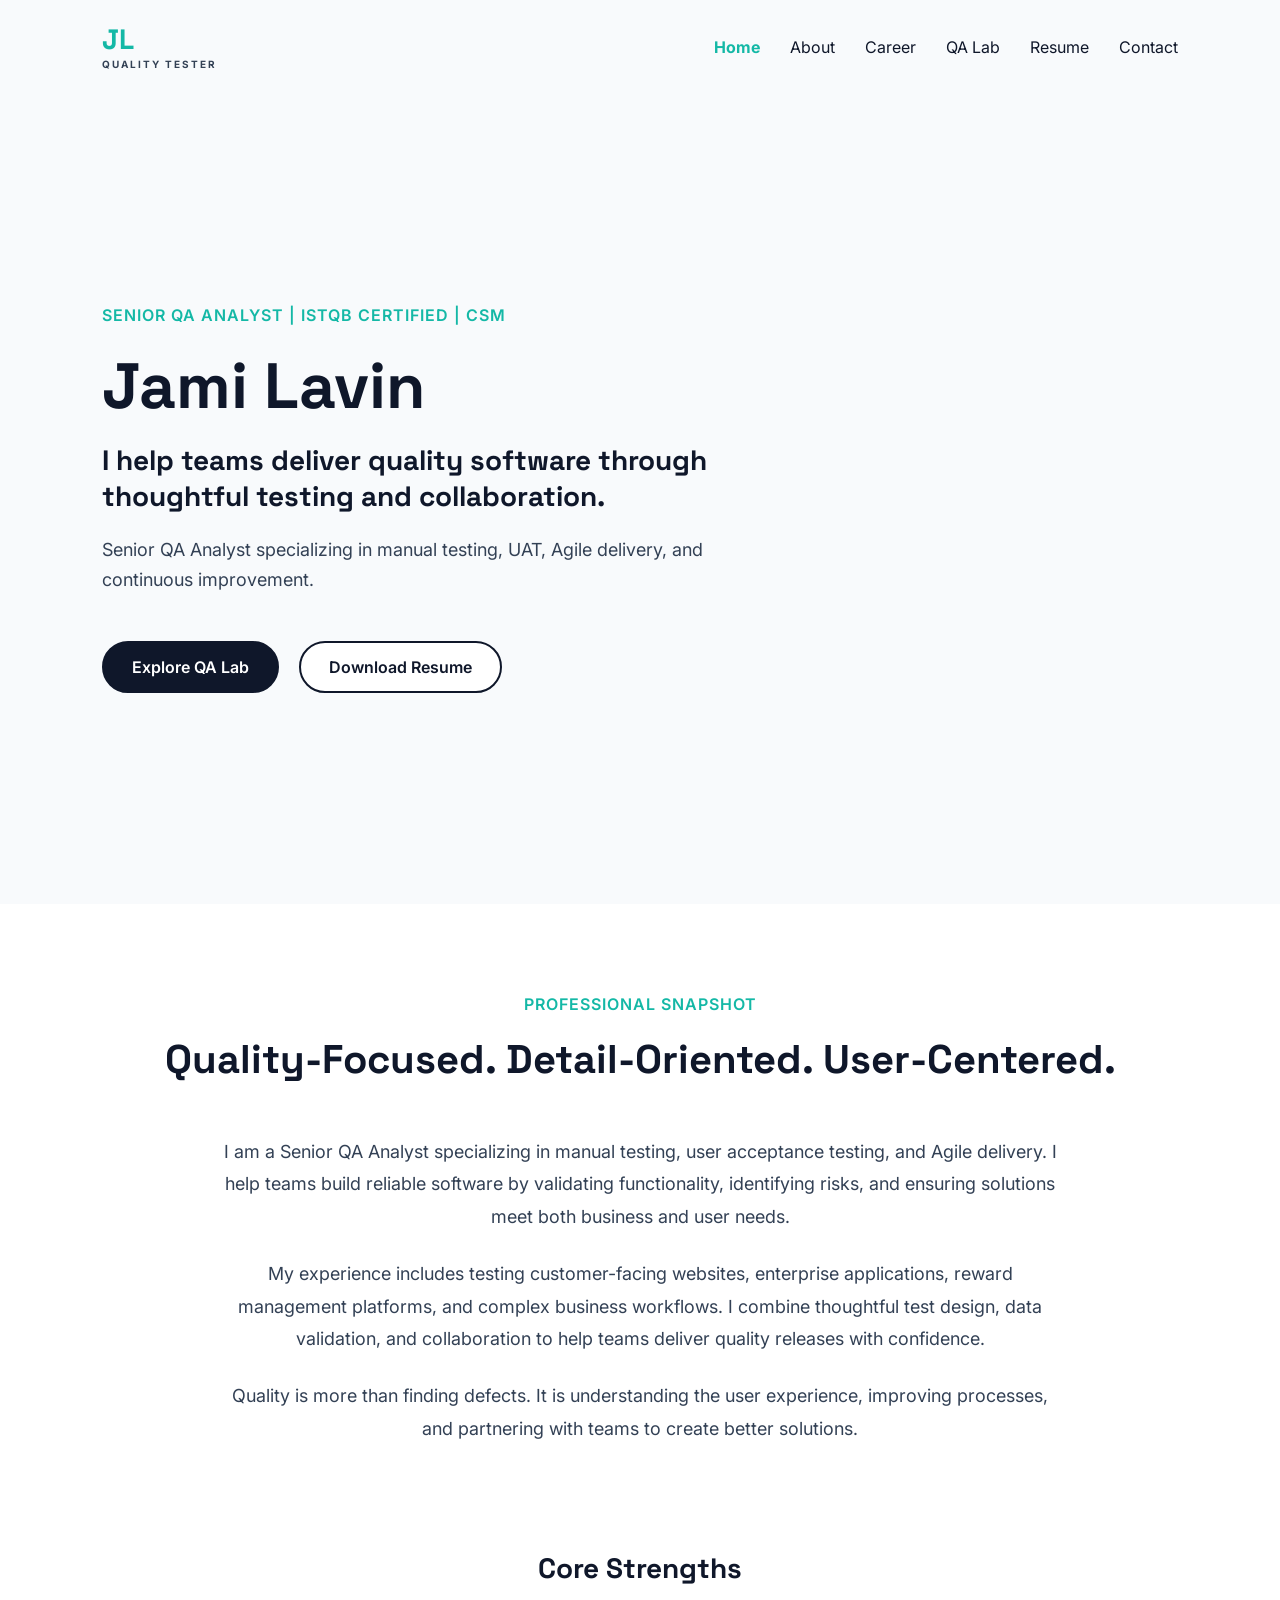
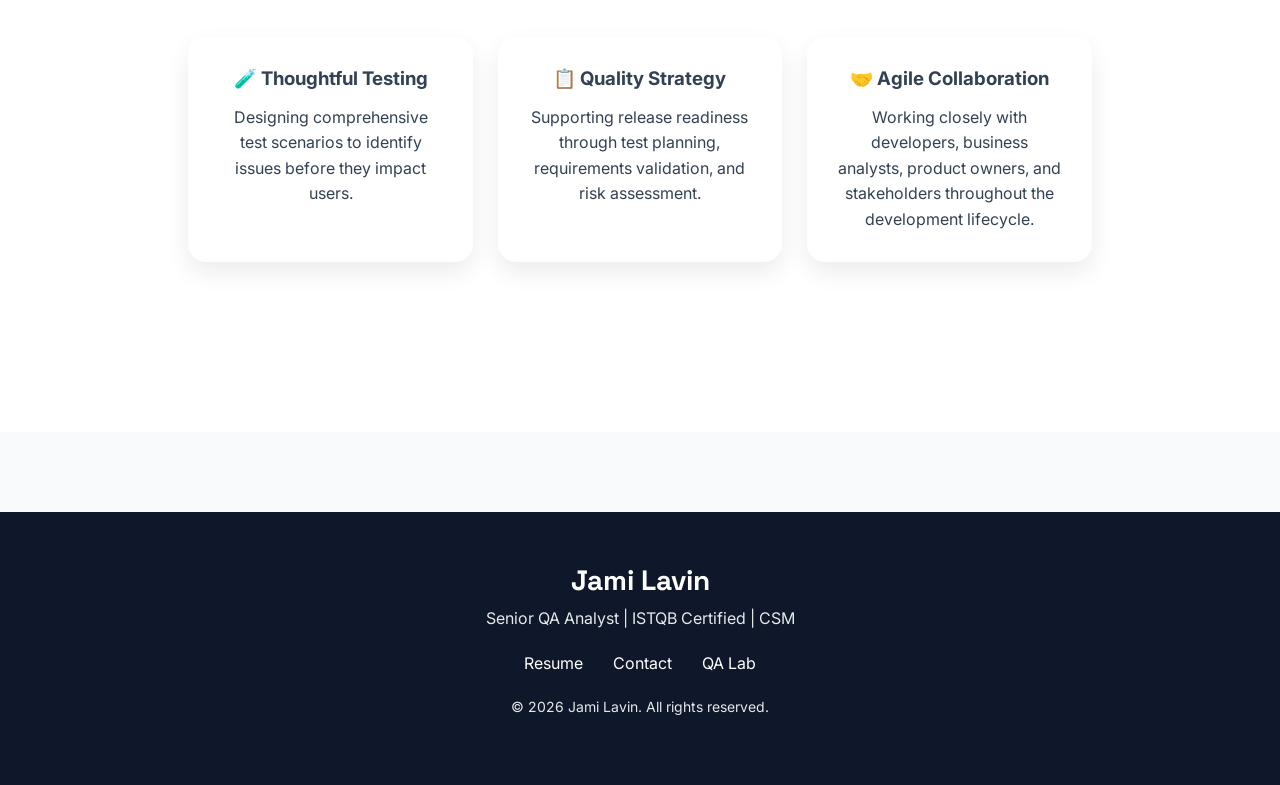
==== index.html @ 4e29f06f "Add files via upload" ====
<!DOCTYPE html>
<html lang="en">
<head>
    <meta charset="UTF-8">
    <meta name="viewport" content="width=device-width, initial-scale=1.0">

    <title>Jami Lavin | QA Portfolio</title>

    <link rel="stylesheet" href="css/style.css">

    <link href="https://fonts.googleapis.com/css2?family=Inter:wght@400;500;600;700&family=Space+Grotesk:wght@500;600;700&display=swap" rel="stylesheet">
</head>

<body>

<header>

<nav class="navbar">

<div class="logo">
JL
<span>Quality Tester</span>
</div>


<ul class="nav-links">

<li><a class="active" href="index.html">Home</a></li>

<li><a href="about.html">About</a></li>

<li><a href="experience.html">Career</a></li>

<li><a href="qa-lab.html">QA Lab</a></li>

<li><a href="resume.html">Resume</a></li>

<li><a href="contact.html">Contact</a></li>

</ul>

</nav>

</header>




<section class="hero">

<div class="hero-content">

<p class="section-label">
SENIOR QA ANALYST | ISTQB CERTIFIED | CSM
</p>

<h1>
Jami Lavin
</h1>

<h2>
I help teams deliver quality software through thoughtful testing and collaboration.
</h2>

<p class="intro">
Senior QA Analyst specializing in manual testing, UAT, Agile delivery, and continuous improvement.
</p>


<div class="hero-buttons">

<a href="qa-lab.html" class="button">
Explore QA Lab
</a>


<a href="resume.html" class="button secondary">
Download Resume
</a>


</div>


</div>


</section>

<section class="snapshot">

    <div class="section-title">

        <p class="section-label">
            PROFESSIONAL SNAPSHOT
        </p>

        <h2>
            Quality-Focused. Detail-Oriented. User-Centered.
        </h2>

    </div>


    <div class="snapshot-content">


        <p>
            I am a Senior QA Analyst specializing in manual testing,
            user acceptance testing, and Agile delivery. I help teams
            build reliable software by validating functionality,
            identifying risks, and ensuring solutions meet both
            business and user needs.
        </p>


        <p>
            My experience includes testing customer-facing websites,
            enterprise applications, reward management platforms,
            and complex business workflows. I combine thoughtful
            test design, data validation, and collaboration to help
            teams deliver quality releases with confidence.
        </p>


        <p>
            Quality is more than finding defects. It is understanding
            the user experience, improving processes, and partnering
            with teams to create better solutions.
        </p>


    </div>



<section class="highlights">


<h2>
Core Strengths
</h2>



<div class="highlight-grid">



<div class="highlight-card">

<h3>
🧪 Thoughtful Testing
</h3>

<p>
Designing comprehensive test scenarios to identify issues before they impact users.
</p>

</div>



<div class="highlight-card">

<h3>
📋 Quality Strategy
</h3>

<p>
Supporting release readiness through test planning, requirements validation, and risk assessment.
</p>

</div>



<div class="highlight-card">

<h3>
🤝 Agile Collaboration
</h3>

<p>
Working closely with developers, business analysts, product owners, and stakeholders throughout the development lifecycle.
</p>

</div>



</div>


</section>



</section>

</section>
<footer class="footer">

    <div class="footer-content">

        <h3>
            Jami Lavin
        </h3>

        <p>
            Senior QA Analyst | ISTQB Certified | CSM
        </p>

        <div class="footer-links">

            <a href="resume.html">
                Resume
            </a>

            <a href="contact.html">
                Contact
            </a>

            <a href="qa-lab.html">
                QA Lab
            </a>

        </div>

        <p class="footer-copy">
            © 2026 Jami Lavin. All rights reserved.
        </p>

    </div>

</footer>


</body>
</html>
---- css/style.css ----
:root {

  --primary: #0F172A;   /* Navy */
--accent: #14B8A6;    /* Teal */
--highlight: #F97316; /* Coral */
--background: #F8FAFC;
--text: #334155;

}


* {
    margin: 0;
    padding: 0;
    box-sizing: border-box;
}


body {

    font-family: 'Inter', sans-serif;
    background: var(--background);
    color: var(--text);

}

nav ul {
  display: flex;
  flex-wrap: wrap;
  gap: 20px;
}


h1,
h2 {

    font-family: 'Space Grotesk', sans-serif;

}



.navbar {

    display: flex;
    justify-content: space-between;
    align-items: center;
    padding: 25px 8%;
    flex-wrap: wrap;

}



.logo {

    font-family: 'Space Grotesk', sans-serif;

    font-size: 28px;
    font-weight: 700;

    color: var(--accent);

    display: flex;
    flex-direction: column;

    line-height: 1;

}


.logo span {

    font-family: 'Inter', sans-serif;

    font-size: 10px;

    letter-spacing: 2px;

    text-transform: uppercase;

    color: var(--text);

    margin-top: 6px;

}



.nav-links {

    display: flex;
    align-items: center;
    gap: 30px;
    list-style: none;

}



.nav-links a {

    text-decoration: none;

    color: var(--primary);

    font-weight: 500;

}



.hero {

    min-height: 90vh;

    display: flex;

    align-items: center;

    padding: 5% 8%;

}



.hero-content {

    max-width: 750px;

}



.section-label {

    color: var(--accent);

    font-weight: 600;

    letter-spacing: 1px;

    margin-bottom: 20px;

}


h1 {

    font-size: 64px;

    color: var(--primary);

    margin-bottom: 15px;

}



h2 {

    font-size: 28px;

    color: var(--primary);

    line-height: 1.3;

    margin-bottom: 20px;

}


.description {

    font-weight: 600;

    margin-bottom: 20px;

}



.intro {

    font-size: 18px;

    line-height: 1.7;

    max-width: 650px;

    margin-bottom: 45px;

}


.hero-buttons {

    display: flex;

    gap: 20px;

    margin-top: 45px;
}




.button:hover {

    opacity: 0.85;

}


.button.secondary:hover {

    background: var(--primary);

    color: white;

}


.section-title {

    text-align: center;

    margin-bottom: 50px;

}





.section-title h2 {

    color: var(--primary);

    font-size: 40px;

    margin-top: 10px;

}


.about,
.skills {

    padding: 90px 8%;

}


.about-content {

    max-width: 800px;

    margin: auto;

    font-size: 18px;

    line-height: 1.8;

}


.about-content p {

    margin-bottom: 25px;

}

.project-card h3,
.skill-card h3 {

    color:var(--accent);

}

.skills-grid {

    display: grid;

    grid-template-columns: repeat(auto-fit, minmax(230px, 1fr));

    gap: 25px;

}


.skill-card {

    background:white;

    padding:30px;

    border-radius:16px;

    box-shadow:0 10px 25px rgba(0,0,0,0.05);

    transition: transform .3s ease;

    border-top: 4px solid var(--accent);

}


.skill-card:hover {

    transform:translateY(-8px);

}


.skill-card h3 {

    color:var(--primary);

    margin-bottom:15px;

}


.skill-card p {

    line-height:1.8;

    color:var(--text);

}

.qa-lab {

    padding:90px 8%;

}


.qa-intro {

    max-width:700px;

    margin:20px auto;

    line-height:1.7;

}



.qa-dashboard {

    display:grid;

    grid-template-columns:repeat(auto-fit,minmax(240px,1fr));

    gap:25px;

    margin-top:50px;

}



.qa-card {

    background:white;

    padding:35px;

    border-radius:18px;

    box-shadow:0 10px 25px rgba(0,0,0,.05);

    transition:.3s;

    border-top: 4px solid var(--accent);

}



.qa-card:hover {

    transform:translateY(-8px);

}



.qa-card h3 {

    color:var(--accent);

    margin-bottom:20px;

}

/* Professional Snapshot */

.snapshot {

    padding: 80px 8%;

    background: white;

    text-align: center;

}

.snapshot h2 {

    margin-bottom: 50px;

}

.snapshot-grid {

    display: grid;

    grid-template-columns: repeat(auto-fit, minmax(220px, 1fr));

    gap: 25px;

}

.snapshot-card {

    padding: 35px 25px;

    border-radius: 18px;

    background: var(--background);

    box-shadow: 0 10px 25px rgba(0,0,0,.05);

    transition: .3s ease;

}

.snapshot-card:hover {

    transform: translateY(-6px);

}

.snapshot-card h3 {

    font-size: 42px;

    color: var(--accent);

    margin-bottom: 15px;

}

.snapshot-card p {

    line-height: 1.6;

}

/* Footer */

footer {

    background: var(--primary);

    color: white;

    padding: 60px 8%;

    text-align: center;

}

.footer-content h3 {

    font-size: 28px;

    margin-bottom: 15px;

}

.footer-content p {

    opacity: .9;

    margin-bottom: 25px;

}

.footer-links {

    display: flex;

    justify-content: center;

    gap: 30px;

    margin-bottom: 30px;

    flex-wrap: wrap;

}

.footer-links a {

    color: white;

    text-decoration: none;

    transition: .3s;

}

.footer-links a:hover {

    color: var(--accent);

}

.copyright {

    font-size: 14px;

    opacity: .7;

}

.metric {

    font-family:'Space Grotesk', sans-serif;

    font-size:40px;

    font-weight:700;

    color:var(--accent);

    margin-bottom:15px;

}



.status-ready {

    color:var(--accent);

}
.test-cases {

    padding:40px 8%;

    max-width:900px;

    margin:auto;

}


.test-cases .test-case {

    margin-bottom:20px;

}

.badge.regression {
    background: #E0E7FF;
    color: #3730A3;
}

.badge.uat {
    background: #CCFBF1;
    color: #0F766E;
}

.table-container {

    overflow-x:auto;

}


table {

    width:100%;

    border-collapse:collapse;

    background:white;

    border-radius:15px;

    overflow:hidden;

}



th {

    background:var(--primary);

    color:white;

    text-align:left;

    padding:18px;

}



td {

    padding:18px;

    border-bottom:1px solid #e2e8f0;

}



.passed {

    color:var(--accent);

    font-weight:700;

}

.defects {

    padding:90px 8%;

}



.defect-grid {

    display:grid;

    grid-template-columns:repeat(auto-fit,minmax(300px,1fr));

    gap:30px;

}



.defect-card {

    background:white;

    padding:30px;

    border-radius:18px;

    box-shadow:0 10px 25px rgba(0,0,0,.05);

    transition:.3s;

}



.defect-card:hover {

    transform:translateY(-8px);

}



.defect-header {

    display:flex;

    justify-content:space-between;

    align-items:center;

    margin-bottom:20px;

}

header {
  flex-wrap: wrap;
}

.bug-id {

    font-weight:700;

    color:var(--primary);

}



.severity {

    padding:6px 12px;

    border-radius:20px;

    font-size:12px;

    font-weight:700;

}



.high {

    background:#fee2e2;

    color:#b91c1c;

}



.medium {

    background:#fef3c7;

    color:#92400e;

}



.low {

    background:#dcfce7;

    color:#166534;

}



.defect-card h3 {

    margin-bottom:15px;

    color:var(--primary);

}



.defect-card h4 {

    margin-top:20px;

    margin-bottom:10px;

}



.defect-card li {

    margin-left:20px;

    margin-bottom:5px;

}



.defect-card p {

    line-height:1.6;

    margin-top:12px;

}

.test-plan,
.traceability {

    padding:90px 8%;

}



.plan-grid {

    display:grid;

    grid-template-columns:repeat(auto-fit,minmax(250px,1fr));

    gap:25px;

}



.plan-card {

    background:white;

    padding:30px;

    border-radius:18px;

    box-shadow:0 10px 25px rgba(0,0,0,.05);

}



.plan-card h3 {

    color:var(--primary);

    margin-bottom:15px;

}



.plan-card p {

    line-height:1.7;

}

.api-testing {

    padding:90px 8%;

}



.api-grid {

    display:grid;

    grid-template-columns:repeat(auto-fit,minmax(280px,1fr));

    gap:25px;

}



.api-card {

    background:white;

    padding:30px;

    border-radius:18px;

    box-shadow:0 10px 25px rgba(0,0,0,.05);

}



.api-card h3 {

    color:var(--primary);

    margin-bottom:20px;

}



.api-card p {

    line-height:1.7;

    margin-bottom:15px;

}



.api-status {

    display:inline-block;

    margin-top:15px;

    color:var(--accent);

    font-weight:700;

}

.projects {

    padding:90px 8%;

}



.project-grid {

    display:grid;

    grid-template-columns:repeat(auto-fit,minmax(300px,1fr));

    gap:30px;

}



.project-card {

    background:white;

    padding:35px;

    border-radius:18px;

    box-shadow:0 10px 25px rgba(0,0,0,.05);

    border-top: 4px solid var(--accent);

}



.project-card h3 {

    color:var(--primary);

    margin-bottom:20px;

}



.project-card h4 {

    margin-top:20px;

    margin-bottom:10px;

}



.project-card li {

    margin-left:20px;

    margin-bottom:8px;

}



.project-card p {

    line-height:1.7;

    margin-bottom:15px;

}

.button {

    display:inline-block;
    padding:14px 28px;
    border-radius:30px;
    text-decoration:none;
    font-weight:600;

    background:var(--primary);
    color:white;
    border:2px solid var(--primary);

    transition:all .3s ease;

}

.button:hover{

    background:white;
    color:var(--primary);
    border:2px solid var(--primary);

}



.button.secondary{

    background:white;
    color:var(--primary);
    border:2px solid var(--primary);

}



.button.secondary:hover{

    background:var(--primary);
    color:white;

}

/* Homepage Highlight Cards */

.highlights {

    padding:80px 8%;

    text-align:center;

}


.highlight-grid {

    display:grid;

    grid-template-columns:repeat(auto-fit, minmax(250px, 1fr));

    gap:25px;

    margin-top:40px;

}


.highlight-card {

    background:white;

    padding:30px;

    border-radius:18px;

    box-shadow:0 10px 25px rgba(0,0,0,0.08);

    transition:0.3s;

}


.highlight-card:hover {

    transform:translateY(-6px);

}


.highlight-card h3 {

    margin-bottom:15px;

}


.highlight-card p {

    line-height:1.6;

}

.qa-card .button,
.project-card .button {
    margin-top: 25px;
}


.button {

    display:inline-block;
    padding:14px 28px;
    border-radius:30px;
    text-decoration:none;
    font-weight:600;

    background:var(--primary);
    color:white;
    border:2px solid var(--primary);

    transition:all .3s ease;

}

.qa-lab h2::after,
.projects h2::after,
.qa-artifacts h2::after,
.skills h2::after {

    content: "";

    display: block;

    width: 60px;

    height: 4px;

    background: var(--accent);

    margin: 15px auto;

    border-radius: 10px;

}

.qa-card h3,
.project-card h3,
.skill-card h3 {

    color: var(--accent);

}

.qa-card,
.project-card,
.skill-card {

    border-top: 4px solid var(--accent);

}

.case-study {

    padding:90px 8%;

}


.case-intro {

    max-width:750px;

    margin:25px auto;

    font-size:20px;

    line-height:1.7;

}


.case-section {

    margin-top:70px;

}


.case-section h2 {

    margin-bottom:25px;

    color:var(--primary);

}


.case-section li {

    margin-bottom:12px;

    line-height:1.6;

}


.workflow {

    display:grid;

    gap:15px;

    max-width:500px;

    margin:auto;

    text-align:center;

}


.workflow div {

    background:white;

    padding:20px;

    border-radius:15px;

    border-top:4px solid var(--accent);

    box-shadow:0 10px 25px rgba(0,0,0,.05);

}


.workflow span {

    color:var(--accent);

    font-size:25px;

}


.case-grid {

    display:grid;

    grid-template-columns:repeat(auto-fit,minmax(250px,1fr));

    gap:25px;

}


.case-card {

    background:white;

    padding:30px;

    border-radius:18px;

    border-top:4px solid var(--accent);

    box-shadow:0 10px 25px rgba(0,0,0,.05);

}


.case-card h3 {

    color:var(--accent);

    margin-bottom:15px;

}

.nav-links a.active {
    color: var(--accent);
    font-weight: 700;
}

.nav-links a {
    text-decoration: none;
    color: var(--primary);
    font-weight: 400;
}

.footer {

    background:var(--primary);

    color:white;

    padding:50px 8%;

    text-align:center;

    margin-top:80px;

}


.footer h3 {

    font-family:'Space Grotesk', sans-serif;

    font-size:28px;

    margin-bottom:10px;

}


.footer p {

    margin-bottom:20px;

}


.footer-links {

    display:flex;

    justify-content:center;

    gap:30px;

    margin:25px 0;

}


.footer-links a {

    color:white;

    text-decoration:none;

}


.footer-links a:hover {

    color:var(--accent);

}


.footer-copy {

    font-size:14px;

    opacity:.8;

}

.snapshot {

    padding:90px 8%;

}


.snapshot-content {

    max-width:850px;

    margin:auto;

    font-size:18px;

    line-height:1.8;

}


.snapshot-content p {

    margin-bottom:25px;

}
.contact {

    padding:90px 8%;

}


.contact-card {

    max-width:600px;

    margin:40px auto;

    background:white;

    padding:40px;

    border-radius:18px;

    box-shadow:0 10px 25px rgba(0,0,0,.08);

    text-align:center;

}


.contact-card h2 {

    color:var(--primary);

    margin-bottom:15px;

}


.contact-links {

    display:flex;

    justify-content:center;

    gap:25px;

    flex-wrap:wrap;

    margin-top:30px;

}


.contact-links a {

    text-decoration:none;

    color:var(--primary);

    font-weight:600;

}


.contact-links a:hover {

    color:var(--accent);

}

.resume-section {

    padding:60px 8%;

    max-width:900px;

    margin:auto;

}


.resume-section p,
.resume-section li {

    font-size:18px;

    line-height:1.7;

}


.resume-section li {

    margin-bottom:12px;

}

.nav-links a.active {

    color: var(--accent);

    font-weight:700;

}

.nav-links a {
    text-decoration: none;
    color: var(--primary);
    font-weight: 400;
}

.nav-links a:hover {

    color:var(--accent);

}

@media (max-width: 768px) {

    .navbar {
        flex-direction: column;
        gap: 25px;
    }

    .nav-links {
        flex-direction: column;
        width: 100%;
        gap: 15px;
        text-align: center;
    }

}

.qa-process {

    max-width: 850px;
    margin: 40px auto;

}


.process-step {

    display: flex;
    gap: 25px;
    align-items: flex-start;
    margin-bottom: 35px;

}


.process-step span {

    font-family: 'Space Grotesk', sans-serif;
    font-size: 32px;
    font-weight: 700;
    color: var(--accent);

}


.process-step h3 {

    color: var(--primary);
    margin-bottom: 10px;

}


.process-step p {

    line-height: 1.7;

}

.test-case {

    background: white;

    border-radius: 18px;

    margin-bottom: 25px;

    box-shadow: 0 10px 25px rgba(0,0,0,.05);

    overflow: hidden;

}





.test-case summary::-webkit-details-marker {

    display: none;

}


.test-case summary {

    padding: 22px 30px;

    cursor: pointer;

    font-weight: 700;

    color: var(--primary);

    list-style: none;

    font-size: 18px;

    min-height: 70px;

    display: flex;

    align-items: center;

    justify-content: space-between;

}


.test-case[open] summary::after {

    content: "−";

}


.test-content {

    padding: 0 30px 30px;

}


.test-content table {

    margin-top: 20px;

    margin-bottom: 25px;

}

.badge {

    padding: 6px 14px;

    border-radius: 20px;

    font-size: 13px;

    font-weight: 600;

}

.test-case {

    background: white;

    border-radius: 18px;

    margin-bottom: 25px;

    box-shadow: 0 10px 25px rgba(0,0,0,.05);

    overflow: hidden;

}


.test-case[open] summary {

    border-bottom: 1px solid #e2e8f0;

}

.functional {

    background: #dcfce7;

    color: #166534;

}


.regression {

    background: #dbeafe;

    color: #1d4ed8;

}


.integration {

    background: #ede9fe;

    color: #6d28d9;

}


.negative {

    background: #fef3c7;

    color: #92400e;

}
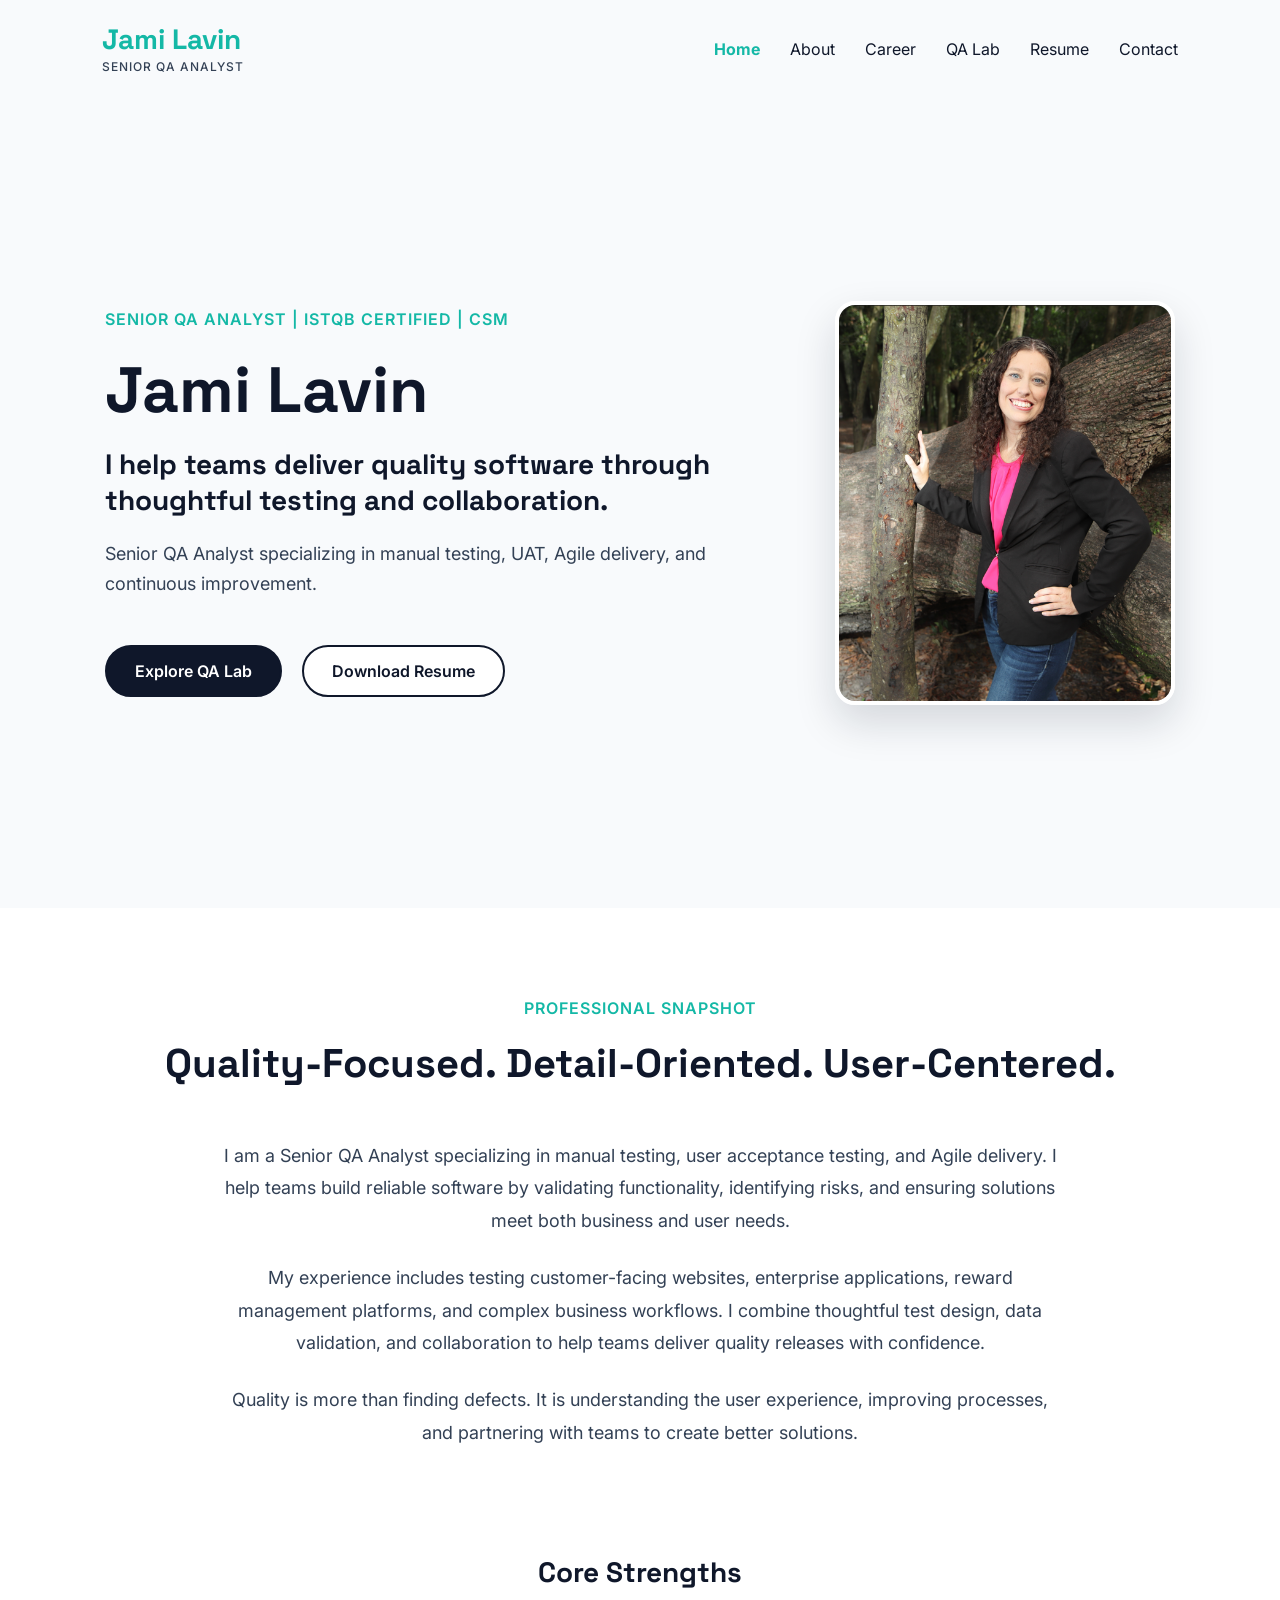
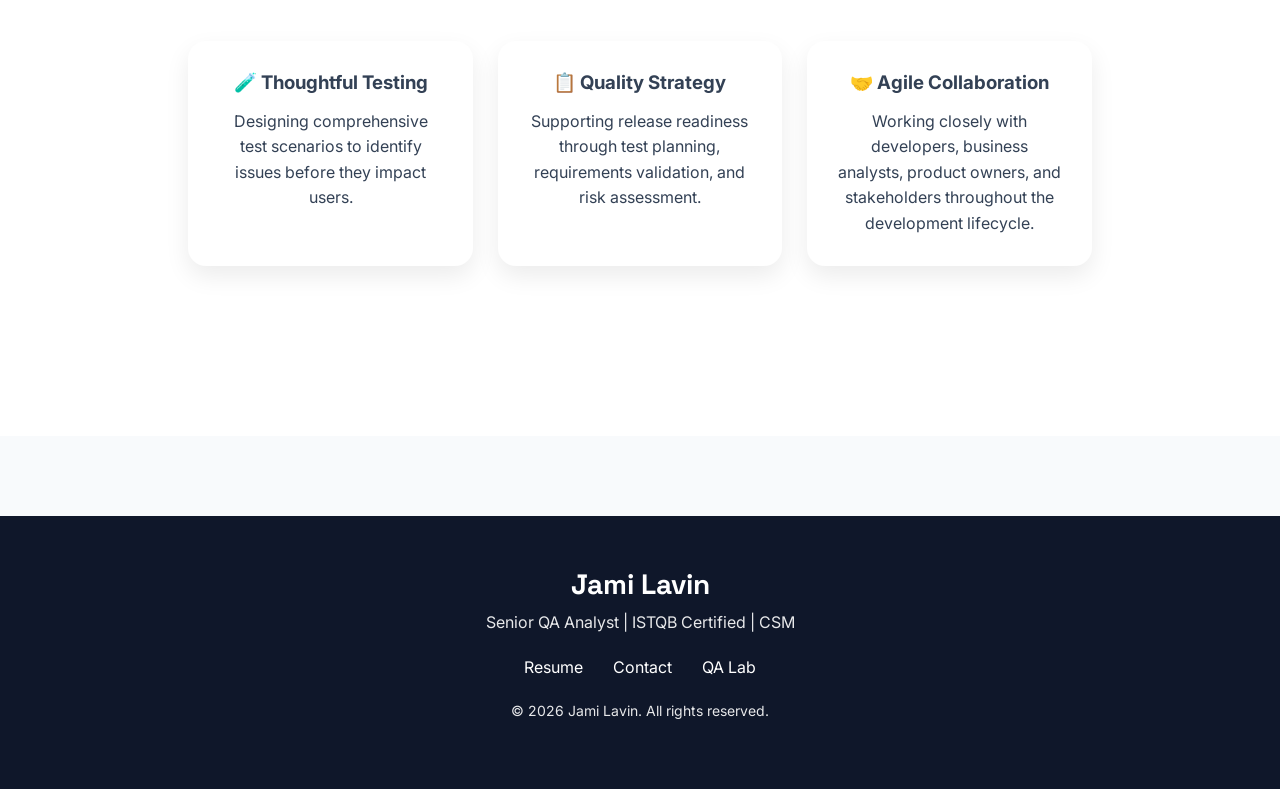
==== commit 6788079d: "Update portfolio with new headshot and improvements" ====
--- a/index.html
+++ b/index.html
@@ -1,240 +1,246 @@
-<!DOCTYPE html>
-<html lang="en">
-<head>
-    <meta charset="UTF-8">
-    <meta name="viewport" content="width=device-width, initial-scale=1.0">
-
-    <title>Jami Lavin | QA Portfolio</title>
-
-    <link rel="stylesheet" href="css/style.css">
-
-    <link href="https://fonts.googleapis.com/css2?family=Inter:wght@400;500;600;700&family=Space+Grotesk:wght@500;600;700&display=swap" rel="stylesheet">
-</head>
-
-<body>
-
-<header>
-
-<nav class="navbar">
-
-<div class="logo">
-JL
-<span>Quality Tester</span>
-</div>
-
-
-<ul class="nav-links">
-
-<li><a class="active" href="index.html">Home</a></li>
-
-<li><a href="about.html">About</a></li>
-
-<li><a href="experience.html">Career</a></li>
-
-<li><a href="qa-lab.html">QA Lab</a></li>
-
-<li><a href="resume.html">Resume</a></li>
-
-<li><a href="contact.html">Contact</a></li>
-
-</ul>
-
-</nav>
-
-</header>
-
-
-
-
-<section class="hero">
-
-<div class="hero-content">
-
-<p class="section-label">
-SENIOR QA ANALYST | ISTQB CERTIFIED | CSM
-</p>
-
-<h1>
-Jami Lavin
-</h1>
-
-<h2>
-I help teams deliver quality software through thoughtful testing and collaboration.
-</h2>
-
-<p class="intro">
-Senior QA Analyst specializing in manual testing, UAT, Agile delivery, and continuous improvement.
-</p>
-
-
-<div class="hero-buttons">
-
-<a href="qa-lab.html" class="button">
-Explore QA Lab
-</a>
-
-
-<a href="resume.html" class="button secondary">
-Download Resume
-</a>
-
-
-</div>
-
-
-</div>
-
-
-</section>
-
-<section class="snapshot">
-
-    <div class="section-title">
-
-        <p class="section-label">
-            PROFESSIONAL SNAPSHOT
-        </p>
-
-        <h2>
-            Quality-Focused. Detail-Oriented. User-Centered.
-        </h2>
-
-    </div>
-
-
-    <div class="snapshot-content">
-
-
-        <p>
-            I am a Senior QA Analyst specializing in manual testing,
-            user acceptance testing, and Agile delivery. I help teams
-            build reliable software by validating functionality,
-            identifying risks, and ensuring solutions meet both
-            business and user needs.
-        </p>
-
-
-        <p>
-            My experience includes testing customer-facing websites,
-            enterprise applications, reward management platforms,
-            and complex business workflows. I combine thoughtful
-            test design, data validation, and collaboration to help
-            teams deliver quality releases with confidence.
-        </p>
-
-
-        <p>
-            Quality is more than finding defects. It is understanding
-            the user experience, improving processes, and partnering
-            with teams to create better solutions.
-        </p>
-
-
-    </div>
-
-
-
-<section class="highlights">
-
-
-<h2>
-Core Strengths
-</h2>
-
-
-
-<div class="highlight-grid">
-
-
-
-<div class="highlight-card">
-
-<h3>
-🧪 Thoughtful Testing
-</h3>
-
-<p>
-Designing comprehensive test scenarios to identify issues before they impact users.
-</p>
-
-</div>
-
-
-
-<div class="highlight-card">
-
-<h3>
-📋 Quality Strategy
-</h3>
-
-<p>
-Supporting release readiness through test planning, requirements validation, and risk assessment.
-</p>
-
-</div>
-
-
-
-<div class="highlight-card">
-
-<h3>
-🤝 Agile Collaboration
-</h3>
-
-<p>
-Working closely with developers, business analysts, product owners, and stakeholders throughout the development lifecycle.
-</p>
-
-</div>
-
-
-
-</div>
-
-
-</section>
-
-
-
-</section>
-
-</section>
-<footer class="footer">
-
-    <div class="footer-content">
-
-        <h3>
-            Jami Lavin
-        </h3>
-
-        <p>
-            Senior QA Analyst | ISTQB Certified | CSM
-        </p>
-
-        <div class="footer-links">
-
-            <a href="resume.html">
-                Resume
-            </a>
-
-            <a href="contact.html">
-                Contact
-            </a>
-
-            <a href="qa-lab.html">
-                QA Lab
-            </a>
-
-        </div>
-
-        <p class="footer-copy">
-            © 2026 Jami Lavin. All rights reserved.
-        </p>
-
-    </div>
-
-</footer>
-
-
-</body>
+<!DOCTYPE html>
+<html lang="en">
+<head>
+    <meta charset="UTF-8">
+    <meta name="viewport" content="width=device-width, initial-scale=1.0">
+
+    <title>Jami Lavin | QA Portfolio</title>
+
+    <link rel="stylesheet" href="css/style.css">
+
+    <link href="https://fonts.googleapis.com/css2?family=Inter:wght@400;500;600;700&family=Space+Grotesk:wght@500;600;700&display=swap" rel="stylesheet">
+</head>
+
+<body>
+
+<header>
+
+<nav class="navbar">
+
+<div class="logo">
+Jami Lavin
+<span>Senior QA Analyst</span>
+</div>
+
+
+<ul class="nav-links">
+
+<li><a class="active" href="index.html">Home</a></li>
+
+<li><a href="about.html">About</a></li>
+
+<li><a href="experience.html">Career</a></li>
+
+<li><a href="qa-lab.html">QA Lab</a></li>
+
+<li><a href="resume.html">Resume</a></li>
+
+<li><a href="contact.html">Contact</a></li>
+
+</ul>
+
+</nav>
+
+</header>
+
+
+
+
+
+
+
+<section class="hero">
+
+    <div class="hero-content">
+
+        <p class="section-label">
+            SENIOR QA ANALYST | ISTQB CERTIFIED | CSM
+        </p>
+
+        <h1>
+            Jami Lavin
+        </h1>
+
+        <h2>
+            I help teams deliver quality software through thoughtful testing and collaboration.
+        </h2>
+
+        <p class="intro">
+            Senior QA Analyst specializing in manual testing, UAT, Agile delivery, and continuous improvement.
+        </p>
+
+        <div class="hero-buttons">
+
+            <a href="qa-lab.html" class="button">
+                Explore QA Lab
+            </a>
+
+            <a href="resume.html" class="button secondary">
+                Download Resume
+            </a>
+
+        </div>
+
+    </div>
+
+    <!-- ADD THIS ENTIRE SECTION -->
+    <div class="hero-image">
+        <img src="images/jami-headshot.png"
+             alt="Professional headshot of Jami Lavin">
+    </div>
+
+</section>
+
+
+
+<section class="snapshot">
+
+    <div class="section-title">
+
+        <p class="section-label">
+            PROFESSIONAL SNAPSHOT
+        </p>
+
+        <h2>
+            Quality-Focused. Detail-Oriented. User-Centered.
+        </h2>
+
+    </div>
+
+
+    <div class="snapshot-content">
+
+
+        <p>
+            I am a Senior QA Analyst specializing in manual testing,
+            user acceptance testing, and Agile delivery. I help teams
+            build reliable software by validating functionality,
+            identifying risks, and ensuring solutions meet both
+            business and user needs.
+        </p>
+
+
+        <p>
+            My experience includes testing customer-facing websites,
+            enterprise applications, reward management platforms,
+            and complex business workflows. I combine thoughtful
+            test design, data validation, and collaboration to help
+            teams deliver quality releases with confidence.
+        </p>
+
+
+        <p>
+            Quality is more than finding defects. It is understanding
+            the user experience, improving processes, and partnering
+            with teams to create better solutions.
+        </p>
+
+
+    </div>
+
+
+
+<section class="highlights">
+
+
+<h2>
+Core Strengths
+</h2>
+
+
+
+<div class="highlight-grid">
+
+
+
+<div class="highlight-card">
+
+<h3>
+🧪 Thoughtful Testing
+</h3>
+
+<p>
+Designing comprehensive test scenarios to identify issues before they impact users.
+</p>
+
+</div>
+
+
+
+<div class="highlight-card">
+
+<h3>
+📋 Quality Strategy
+</h3>
+
+<p>
+Supporting release readiness through test planning, requirements validation, and risk assessment.
+</p>
+
+</div>
+
+
+
+<div class="highlight-card">
+
+<h3>
+🤝 Agile Collaboration
+</h3>
+
+<p>
+Working closely with developers, business analysts, product owners, and stakeholders throughout the development lifecycle.
+</p>
+
+</div>
+
+
+
+</div>
+
+
+</section>
+
+
+
+</section>
+
+</section>
+<footer class="footer">
+
+    <div class="footer-content">
+
+        <h3>
+            Jami Lavin
+        </h3>
+
+        <p>
+            Senior QA Analyst | ISTQB Certified | CSM
+        </p>
+
+        <div class="footer-links">
+
+            <a href="resume.html">
+                Resume
+            </a>
+
+            <a href="contact.html">
+                Contact
+            </a>
+
+            <a href="qa-lab.html">
+                QA Lab
+            </a>
+
+        </div>
+
+        <p class="footer-copy">
+            © 2026 Jami Lavin. All rights reserved.
+        </p>
+
+    </div>
+
+</footer>
+
+
+</body>
 </html>
--- a/css/style.css
+++ b/css/style.css
@@ -1,1673 +1,1806 @@
-:root {
-
-  --primary: #0F172A;   /* Navy */
---accent: #14B8A6;    /* Teal */
---highlight: #F97316; /* Coral */
---background: #F8FAFC;
---text: #334155;
-
-}
-
-
-* {
-    margin: 0;
-    padding: 0;
-    box-sizing: border-box;
-}
-
-
-body {
-
-    font-family: 'Inter', sans-serif;
-    background: var(--background);
-    color: var(--text);
-
-}
-
-nav ul {
-  display: flex;
-  flex-wrap: wrap;
-  gap: 20px;
-}
-
-
-h1,
-h2 {
-
-    font-family: 'Space Grotesk', sans-serif;
-
-}
-
-
-
-.navbar {
-
-    display: flex;
-    justify-content: space-between;
-    align-items: center;
-    padding: 25px 8%;
-    flex-wrap: wrap;
-
-}
-
-
-
-.logo {
-
-    font-family: 'Space Grotesk', sans-serif;
-
-    font-size: 28px;
-    font-weight: 700;
-
-    color: var(--accent);
-
-    display: flex;
-    flex-direction: column;
-
-    line-height: 1;
-
-}
-
-
-.logo span {
-
-    font-family: 'Inter', sans-serif;
-
-    font-size: 10px;
-
-    letter-spacing: 2px;
-
-    text-transform: uppercase;
-
-    color: var(--text);
-
-    margin-top: 6px;
-
-}
-
-
-
-.nav-links {
-
-    display: flex;
-    align-items: center;
-    gap: 30px;
-    list-style: none;
-
-}
-
-
-
-.nav-links a {
-
-    text-decoration: none;
-
-    color: var(--primary);
-
-    font-weight: 500;
-
-}
-
-
-
-.hero {
-
-    min-height: 90vh;
-
-    display: flex;
-
-    align-items: center;
-
-    padding: 5% 8%;
-
-}
-
-
-
-.hero-content {
-
-    max-width: 750px;
-
-}
-
-
-
-.section-label {
-
-    color: var(--accent);
-
-    font-weight: 600;
-
-    letter-spacing: 1px;
-
-    margin-bottom: 20px;
-
-}
-
-
-h1 {
-
-    font-size: 64px;
-
-    color: var(--primary);
-
-    margin-bottom: 15px;
-
-}
-
-
-
-h2 {
-
-    font-size: 28px;
-
-    color: var(--primary);
-
-    line-height: 1.3;
-
-    margin-bottom: 20px;
-
-}
-
-
-.description {
-
-    font-weight: 600;
-
-    margin-bottom: 20px;
-
-}
-
-
-
-.intro {
-
-    font-size: 18px;
-
-    line-height: 1.7;
-
-    max-width: 650px;
-
-    margin-bottom: 45px;
-
-}
-
-
-.hero-buttons {
-
-    display: flex;
-
-    gap: 20px;
-
-    margin-top: 45px;
-}
-
-
-
-
-.button:hover {
-
-    opacity: 0.85;
-
-}
-
-
-.button.secondary:hover {
-
-    background: var(--primary);
-
-    color: white;
-
-}
-
-
-.section-title {
-
-    text-align: center;
-
-    margin-bottom: 50px;
-
-}
-
-
-
-
-
-.section-title h2 {
-
-    color: var(--primary);
-
-    font-size: 40px;
-
-    margin-top: 10px;
-
-}
-
-
-.about,
-.skills {
-
-    padding: 90px 8%;
-
-}
-
-
-.about-content {
-
-    max-width: 800px;
-
-    margin: auto;
-
-    font-size: 18px;
-
-    line-height: 1.8;
-
-}
-
-
-.about-content p {
-
-    margin-bottom: 25px;
-
-}
-
-.project-card h3,
-.skill-card h3 {
-
-    color:var(--accent);
-
-}
-
-.skills-grid {
-
-    display: grid;
-
-    grid-template-columns: repeat(auto-fit, minmax(230px, 1fr));
-
-    gap: 25px;
-
-}
-
-
-.skill-card {
-
-    background:white;
-
-    padding:30px;
-
-    border-radius:16px;
-
-    box-shadow:0 10px 25px rgba(0,0,0,0.05);
-
-    transition: transform .3s ease;
-
-    border-top: 4px solid var(--accent);
-
-}
-
-
-.skill-card:hover {
-
-    transform:translateY(-8px);
-
-}
-
-
-.skill-card h3 {
-
-    color:var(--primary);
-
-    margin-bottom:15px;
-
-}
-
-
-.skill-card p {
-
-    line-height:1.8;
-
-    color:var(--text);
-
-}
-
-.qa-lab {
-
-    padding:90px 8%;
-
-}
-
-
-.qa-intro {
-
-    max-width:700px;
-
-    margin:20px auto;
-
-    line-height:1.7;
-
-}
-
-
-
-.qa-dashboard {
-
-    display:grid;
-
-    grid-template-columns:repeat(auto-fit,minmax(240px,1fr));
-
-    gap:25px;
-
-    margin-top:50px;
-
-}
-
-
-
-.qa-card {
-
-    background:white;
-
-    padding:35px;
-
-    border-radius:18px;
-
-    box-shadow:0 10px 25px rgba(0,0,0,.05);
-
-    transition:.3s;
-
-    border-top: 4px solid var(--accent);
-
-}
-
-
-
-.qa-card:hover {
-
-    transform:translateY(-8px);
-
-}
-
-
-
-.qa-card h3 {
-
-    color:var(--accent);
-
-    margin-bottom:20px;
-
-}
-
-/* Professional Snapshot */
-
-.snapshot {
-
-    padding: 80px 8%;
-
-    background: white;
-
-    text-align: center;
-
-}
-
-.snapshot h2 {
-
-    margin-bottom: 50px;
-
-}
-
-.snapshot-grid {
-
-    display: grid;
-
-    grid-template-columns: repeat(auto-fit, minmax(220px, 1fr));
-
-    gap: 25px;
-
-}
-
-.snapshot-card {
-
-    padding: 35px 25px;
-
-    border-radius: 18px;
-
-    background: var(--background);
-
-    box-shadow: 0 10px 25px rgba(0,0,0,.05);
-
-    transition: .3s ease;
-
-}
-
-.snapshot-card:hover {
-
-    transform: translateY(-6px);
-
-}
-
-.snapshot-card h3 {
-
-    font-size: 42px;
-
-    color: var(--accent);
-
-    margin-bottom: 15px;
-
-}
-
-.snapshot-card p {
-
-    line-height: 1.6;
-
-}
-
-/* Footer */
-
-footer {
-
-    background: var(--primary);
-
-    color: white;
-
-    padding: 60px 8%;
-
-    text-align: center;
-
-}
-
-.footer-content h3 {
-
-    font-size: 28px;
-
-    margin-bottom: 15px;
-
-}
-
-.footer-content p {
-
-    opacity: .9;
-
-    margin-bottom: 25px;
-
-}
-
-.footer-links {
-
-    display: flex;
-
-    justify-content: center;
-
-    gap: 30px;
-
-    margin-bottom: 30px;
-
-    flex-wrap: wrap;
-
-}
-
-.footer-links a {
-
-    color: white;
-
-    text-decoration: none;
-
-    transition: .3s;
-
-}
-
-.footer-links a:hover {
-
-    color: var(--accent);
-
-}
-
-.copyright {
-
-    font-size: 14px;
-
-    opacity: .7;
-
-}
-
-.metric {
-
-    font-family:'Space Grotesk', sans-serif;
-
-    font-size:40px;
-
-    font-weight:700;
-
-    color:var(--accent);
-
-    margin-bottom:15px;
-
-}
-
-
-
-.status-ready {
-
-    color:var(--accent);
-
-}
-.test-cases {
-
-    padding:40px 8%;
-
-    max-width:900px;
-
-    margin:auto;
-
-}
-
-
-.test-cases .test-case {
-
-    margin-bottom:20px;
-
-}
-
-.badge.regression {
-    background: #E0E7FF;
-    color: #3730A3;
-}
-
-.badge.uat {
-    background: #CCFBF1;
-    color: #0F766E;
-}
-
-.table-container {
-
-    overflow-x:auto;
-
-}
-
-
-table {
-
-    width:100%;
-
-    border-collapse:collapse;
-
-    background:white;
-
-    border-radius:15px;
-
-    overflow:hidden;
-
-}
-
-
-
-th {
-
-    background:var(--primary);
-
-    color:white;
-
-    text-align:left;
-
-    padding:18px;
-
-}
-
-
-
-td {
-
-    padding:18px;
-
-    border-bottom:1px solid #e2e8f0;
-
-}
-
-
-
-.passed {
-
-    color:var(--accent);
-
-    font-weight:700;
-
-}
-
-.defects {
-
-    padding:90px 8%;
-
-}
-
-
-
-.defect-grid {
-
-    display:grid;
-
-    grid-template-columns:repeat(auto-fit,minmax(300px,1fr));
-
-    gap:30px;
-
-}
-
-
-
-.defect-card {
-
-    background:white;
-
-    padding:30px;
-
-    border-radius:18px;
-
-    box-shadow:0 10px 25px rgba(0,0,0,.05);
-
-    transition:.3s;
-
-}
-
-
-
-.defect-card:hover {
-
-    transform:translateY(-8px);
-
-}
-
-
-
-.defect-header {
-
-    display:flex;
-
-    justify-content:space-between;
-
-    align-items:center;
-
-    margin-bottom:20px;
-
-}
-
-header {
-  flex-wrap: wrap;
-}
-
-.bug-id {
-
-    font-weight:700;
-
-    color:var(--primary);
-
-}
-
-
-
-.severity {
-
-    padding:6px 12px;
-
-    border-radius:20px;
-
-    font-size:12px;
-
-    font-weight:700;
-
-}
-
-
-
-.high {
-
-    background:#fee2e2;
-
-    color:#b91c1c;
-
-}
-
-
-
-.medium {
-
-    background:#fef3c7;
-
-    color:#92400e;
-
-}
-
-
-
-.low {
-
-    background:#dcfce7;
-
-    color:#166534;
-
-}
-
-
-
-.defect-card h3 {
-
-    margin-bottom:15px;
-
-    color:var(--primary);
-
-}
-
-
-
-.defect-card h4 {
-
-    margin-top:20px;
-
-    margin-bottom:10px;
-
-}
-
-
-
-.defect-card li {
-
-    margin-left:20px;
-
-    margin-bottom:5px;
-
-}
-
-
-
-.defect-card p {
-
-    line-height:1.6;
-
-    margin-top:12px;
-
-}
-
-.test-plan,
-.traceability {
-
-    padding:90px 8%;
-
-}
-
-
-
-.plan-grid {
-
-    display:grid;
-
-    grid-template-columns:repeat(auto-fit,minmax(250px,1fr));
-
-    gap:25px;
-
-}
-
-
-
-.plan-card {
-
-    background:white;
-
-    padding:30px;
-
-    border-radius:18px;
-
-    box-shadow:0 10px 25px rgba(0,0,0,.05);
-
-}
-
-
-
-.plan-card h3 {
-
-    color:var(--primary);
-
-    margin-bottom:15px;
-
-}
-
-
-
-.plan-card p {
-
-    line-height:1.7;
-
-}
-
-.api-testing {
-
-    padding:90px 8%;
-
-}
-
-
-
-.api-grid {
-
-    display:grid;
-
-    grid-template-columns:repeat(auto-fit,minmax(280px,1fr));
-
-    gap:25px;
-
-}
-
-
-
-.api-card {
-
-    background:white;
-
-    padding:30px;
-
-    border-radius:18px;
-
-    box-shadow:0 10px 25px rgba(0,0,0,.05);
-
-}
-
-
-
-.api-card h3 {
-
-    color:var(--primary);
-
-    margin-bottom:20px;
-
-}
-
-
-
-.api-card p {
-
-    line-height:1.7;
-
-    margin-bottom:15px;
-
-}
-
-
-
-.api-status {
-
-    display:inline-block;
-
-    margin-top:15px;
-
-    color:var(--accent);
-
-    font-weight:700;
-
-}
-
-.projects {
-
-    padding:90px 8%;
-
-}
-
-
-
-.project-grid {
-
-    display:grid;
-
-    grid-template-columns:repeat(auto-fit,minmax(300px,1fr));
-
-    gap:30px;
-
-}
-
-
-
-.project-card {
-
-    background:white;
-
-    padding:35px;
-
-    border-radius:18px;
-
-    box-shadow:0 10px 25px rgba(0,0,0,.05);
-
-    border-top: 4px solid var(--accent);
-
-}
-
-
-
-.project-card h3 {
-
-    color:var(--primary);
-
-    margin-bottom:20px;
-
-}
-
-
-
-.project-card h4 {
-
-    margin-top:20px;
-
-    margin-bottom:10px;
-
-}
-
-
-
-.project-card li {
-
-    margin-left:20px;
-
-    margin-bottom:8px;
-
-}
-
-
-
-.project-card p {
-
-    line-height:1.7;
-
-    margin-bottom:15px;
-
-}
-
-.button {
-
-    display:inline-block;
-    padding:14px 28px;
-    border-radius:30px;
-    text-decoration:none;
-    font-weight:600;
-
-    background:var(--primary);
-    color:white;
-    border:2px solid var(--primary);
-
-    transition:all .3s ease;
-
-}
-
-.button:hover{
-
-    background:white;
-    color:var(--primary);
-    border:2px solid var(--primary);
-
-}
-
-
-
-.button.secondary{
-
-    background:white;
-    color:var(--primary);
-    border:2px solid var(--primary);
-
-}
-
-
-
-.button.secondary:hover{
-
-    background:var(--primary);
-    color:white;
-
-}
-
-/* Homepage Highlight Cards */
-
-.highlights {
-
-    padding:80px 8%;
-
-    text-align:center;
-
-}
-
-
-.highlight-grid {
-
-    display:grid;
-
-    grid-template-columns:repeat(auto-fit, minmax(250px, 1fr));
-
-    gap:25px;
-
-    margin-top:40px;
-
-}
-
-
-.highlight-card {
-
-    background:white;
-
-    padding:30px;
-
-    border-radius:18px;
-
-    box-shadow:0 10px 25px rgba(0,0,0,0.08);
-
-    transition:0.3s;
-
-}
-
-
-.highlight-card:hover {
-
-    transform:translateY(-6px);
-
-}
-
-
-.highlight-card h3 {
-
-    margin-bottom:15px;
-
-}
-
-
-.highlight-card p {
-
-    line-height:1.6;
-
-}
-
-.qa-card .button,
-.project-card .button {
-    margin-top: 25px;
-}
-
-
-.button {
-
-    display:inline-block;
-    padding:14px 28px;
-    border-radius:30px;
-    text-decoration:none;
-    font-weight:600;
-
-    background:var(--primary);
-    color:white;
-    border:2px solid var(--primary);
-
-    transition:all .3s ease;
-
-}
-
-.qa-lab h2::after,
-.projects h2::after,
-.qa-artifacts h2::after,
-.skills h2::after {
-
-    content: "";
-
-    display: block;
-
-    width: 60px;
-
-    height: 4px;
-
-    background: var(--accent);
-
-    margin: 15px auto;
-
-    border-radius: 10px;
-
-}
-
-.qa-card h3,
-.project-card h3,
-.skill-card h3 {
-
-    color: var(--accent);
-
-}
-
-.qa-card,
-.project-card,
-.skill-card {
-
-    border-top: 4px solid var(--accent);
-
-}
-
-.case-study {
-
-    padding:90px 8%;
-
-}
-
-
-.case-intro {
-
-    max-width:750px;
-
-    margin:25px auto;
-
-    font-size:20px;
-
-    line-height:1.7;
-
-}
-
-
-.case-section {
-
-    margin-top:70px;
-
-}
-
-
-.case-section h2 {
-
-    margin-bottom:25px;
-
-    color:var(--primary);
-
-}
-
-
-.case-section li {
-
-    margin-bottom:12px;
-
-    line-height:1.6;
-
-}
-
-
-.workflow {
-
-    display:grid;
-
-    gap:15px;
-
-    max-width:500px;
-
-    margin:auto;
-
-    text-align:center;
-
-}
-
-
-.workflow div {
-
-    background:white;
-
-    padding:20px;
-
-    border-radius:15px;
-
-    border-top:4px solid var(--accent);
-
-    box-shadow:0 10px 25px rgba(0,0,0,.05);
-
-}
-
-
-.workflow span {
-
-    color:var(--accent);
-
-    font-size:25px;
-
-}
-
-
-.case-grid {
-
-    display:grid;
-
-    grid-template-columns:repeat(auto-fit,minmax(250px,1fr));
-
-    gap:25px;
-
-}
-
-
-.case-card {
-
-    background:white;
-
-    padding:30px;
-
-    border-radius:18px;
-
-    border-top:4px solid var(--accent);
-
-    box-shadow:0 10px 25px rgba(0,0,0,.05);
-
-}
-
-
-.case-card h3 {
-
-    color:var(--accent);
-
-    margin-bottom:15px;
-
-}
-
-.nav-links a.active {
-    color: var(--accent);
-    font-weight: 700;
-}
-
-.nav-links a {
-    text-decoration: none;
-    color: var(--primary);
-    font-weight: 400;
-}
-
-.footer {
-
-    background:var(--primary);
-
-    color:white;
-
-    padding:50px 8%;
-
-    text-align:center;
-
-    margin-top:80px;
-
-}
-
-
-.footer h3 {
-
-    font-family:'Space Grotesk', sans-serif;
-
-    font-size:28px;
-
-    margin-bottom:10px;
-
-}
-
-
-.footer p {
-
-    margin-bottom:20px;
-
-}
-
-
-.footer-links {
-
-    display:flex;
-
-    justify-content:center;
-
-    gap:30px;
-
-    margin:25px 0;
-
-}
-
-
-.footer-links a {
-
-    color:white;
-
-    text-decoration:none;
-
-}
-
-
-.footer-links a:hover {
-
-    color:var(--accent);
-
-}
-
-
-.footer-copy {
-
-    font-size:14px;
-
-    opacity:.8;
-
-}
-
-.snapshot {
-
-    padding:90px 8%;
-
-}
-
-
-.snapshot-content {
-
-    max-width:850px;
-
-    margin:auto;
-
-    font-size:18px;
-
-    line-height:1.8;
-
-}
-
-
-.snapshot-content p {
-
-    margin-bottom:25px;
-
-}
-.contact {
-
-    padding:90px 8%;
-
-}
-
-
-.contact-card {
-
-    max-width:600px;
-
-    margin:40px auto;
-
-    background:white;
-
-    padding:40px;
-
-    border-radius:18px;
-
-    box-shadow:0 10px 25px rgba(0,0,0,.08);
-
-    text-align:center;
-
-}
-
-
-.contact-card h2 {
-
-    color:var(--primary);
-
-    margin-bottom:15px;
-
-}
-
-
-.contact-links {
-
-    display:flex;
-
-    justify-content:center;
-
-    gap:25px;
-
-    flex-wrap:wrap;
-
-    margin-top:30px;
-
-}
-
-
-.contact-links a {
-
-    text-decoration:none;
-
-    color:var(--primary);
-
-    font-weight:600;
-
-}
-
-
-.contact-links a:hover {
-
-    color:var(--accent);
-
-}
-
-.resume-section {
-
-    padding:60px 8%;
-
-    max-width:900px;
-
-    margin:auto;
-
-}
-
-
-.resume-section p,
-.resume-section li {
-
-    font-size:18px;
-
-    line-height:1.7;
-
-}
-
-
-.resume-section li {
-
-    margin-bottom:12px;
-
-}
-
-.nav-links a.active {
-
-    color: var(--accent);
-
-    font-weight:700;
-
-}
-
-.nav-links a {
-    text-decoration: none;
-    color: var(--primary);
-    font-weight: 400;
-}
-
-.nav-links a:hover {
-
-    color:var(--accent);
-
-}
-
-@media (max-width: 768px) {
-
-    .navbar {
-        flex-direction: column;
-        gap: 25px;
-    }
-
-    .nav-links {
-        flex-direction: column;
-        width: 100%;
-        gap: 15px;
-        text-align: center;
-    }
-
-}
-
-.qa-process {
-
-    max-width: 850px;
-    margin: 40px auto;
-
-}
-
-
-.process-step {
-
-    display: flex;
-    gap: 25px;
-    align-items: flex-start;
-    margin-bottom: 35px;
-
-}
-
-
-.process-step span {
-
-    font-family: 'Space Grotesk', sans-serif;
-    font-size: 32px;
-    font-weight: 700;
-    color: var(--accent);
-
-}
-
-
-.process-step h3 {
-
-    color: var(--primary);
-    margin-bottom: 10px;
-
-}
-
-
-.process-step p {
-
-    line-height: 1.7;
-
-}
-
-.test-case {
-
-    background: white;
-
-    border-radius: 18px;
-
-    margin-bottom: 25px;
-
-    box-shadow: 0 10px 25px rgba(0,0,0,.05);
-
-    overflow: hidden;
-
-}
-
-
-
-
-
-.test-case summary::-webkit-details-marker {
-
-    display: none;
-
-}
-
-
-.test-case summary {
-
-    padding: 22px 30px;
-
-    cursor: pointer;
-
-    font-weight: 700;
-
-    color: var(--primary);
-
-    list-style: none;
-
-    font-size: 18px;
-
-    min-height: 70px;
-
-    display: flex;
-
-    align-items: center;
-
-    justify-content: space-between;
-
-}
-
-
-.test-case[open] summary::after {
-
-    content: "−";
-
-}
-
-
-.test-content {
-
-    padding: 0 30px 30px;
-
-}
-
-
-.test-content table {
-
-    margin-top: 20px;
-
-    margin-bottom: 25px;
-
-}
-
-.badge {
-
-    padding: 6px 14px;
-
-    border-radius: 20px;
-
-    font-size: 13px;
-
-    font-weight: 600;
-
-}
-
-.test-case {
-
-    background: white;
-
-    border-radius: 18px;
-
-    margin-bottom: 25px;
-
-    box-shadow: 0 10px 25px rgba(0,0,0,.05);
-
-    overflow: hidden;
-
-}
-
-
-.test-case[open] summary {
-
-    border-bottom: 1px solid #e2e8f0;
-
-}
-
-.functional {
-
-    background: #dcfce7;
-
-    color: #166534;
-
-}
-
-
-.regression {
-
-    background: #dbeafe;
-
-    color: #1d4ed8;
-
-}
-
-
-.integration {
-
-    background: #ede9fe;
-
-    color: #6d28d9;
-
-}
-
-
-.negative {
-
-    background: #fef3c7;
-
-    color: #92400e;
-
-}
+:root {
+
+  --primary: #0F172A;   /* Navy */
+--accent: #14B8A6;    /* Teal */
+--highlight: #F97316; /* Coral */
+--background: #F8FAFC;
+--text: #334155;
+
+}
+
+
+* {
+    margin: 0;
+    padding: 0;
+    box-sizing: border-box;
+}
+
+
+body {
+
+    font-family: 'Inter', sans-serif;
+    background: var(--background);
+    color: var(--text);
+
+}
+
+nav ul {
+  display: flex;
+  flex-wrap: wrap;
+  gap: 20px;
+}
+
+
+h1,
+h2 {
+
+    font-family: 'Space Grotesk', sans-serif;
+
+}
+
+
+
+.navbar {
+
+    display: flex;
+    justify-content: space-between;
+    align-items: center;
+    padding: 25px 8%;
+    flex-wrap: wrap;
+
+}
+
+
+
+.logo {
+
+    font-family: 'Space Grotesk', sans-serif;
+
+    font-size: 28px;
+    font-weight: 700;
+
+    color: var(--accent);
+
+    display: flex;
+    flex-direction: column;
+
+    line-height: 1;
+
+}
+
+
+.logo span {
+
+    font-family: 'Inter', sans-serif;
+
+    font-size: 12px;
+
+    font-weight: 500;
+
+    letter-spacing: 1px;
+
+    text-transform: uppercase;
+
+    color: var(--text);
+
+    margin-top: 8px;
+
+}
+
+.experience-page {
+
+    padding: 90px 8%;
+    text-align: center;
+
+}
+
+.experience-card {
+
+    max-width: 850px;
+    margin: 40px auto;
+    text-align: left;
+
+}
+
+.career-cards {
+    margin-top: 50px;
+}
+
+
+.leadership-section {
+    padding-top: 0;
+}
+
+.skill-card ul {
+    margin-top: 15px;
+    padding-left: 20px;
+}
+
+.skill-card li {
+    margin-bottom: 8px;
+    line-height: 1.5;
+}
+
+
+
+.nav-links {
+
+    display: flex;
+    align-items: center;
+    gap: 30px;
+    list-style: none;
+
+}
+
+
+
+.nav-links a {
+
+    text-decoration: none;
+
+    color: var(--primary);
+
+    font-weight: 500;
+
+}
+
+
+
+.hero {
+
+    min-height: 90vh;
+
+    display: flex;
+
+    align-items: center;
+
+    padding: 5% 8%;
+
+}
+
+
+
+.hero-content {
+
+    max-width: 750px;
+
+}
+.hero {
+    display: flex;
+    align-items: center;
+    justify-content: center;
+    gap: 80px;
+    max-width: 1400px;
+    margin: 0 auto;
+    padding: 100px 8%;
+}
+
+.hero-content {
+    flex: 1;
+    max-width: 650px;
+}
+
+.hero-image {
+    flex: 0 0 340px;
+    display: flex;
+    justify-content: center;
+}
+
+.hero-image img {
+    width: 100%;
+    max-width: 340px;
+    border-radius: 20px;
+    border: 4px solid white;
+    box-shadow: 0 18px 40px rgba(15,23,42,.15);
+}
+
+
+
+.section-label {
+
+    color: var(--accent);
+
+    font-weight: 600;
+
+    letter-spacing: 1px;
+
+    margin-bottom: 20px;
+
+}
+
+
+h1 {
+
+    font-size: 64px;
+
+    color: var(--primary);
+
+    margin-bottom: 15px;
+
+}
+
+
+
+h2 {
+
+    font-size: 28px;
+
+    color: var(--primary);
+
+    line-height: 1.3;
+
+    margin-bottom: 20px;
+
+}
+
+
+.description {
+
+    font-weight: 600;
+
+    margin-bottom: 20px;
+
+}
+
+
+
+.intro {
+
+    font-size: 18px;
+
+    line-height: 1.7;
+
+    max-width: 650px;
+
+    margin-bottom: 45px;
+
+}
+
+
+.hero-buttons {
+
+    display: flex;
+
+    gap: 20px;
+
+    margin-top: 45px;
+}
+
+
+
+
+.button:hover {
+
+    opacity: 0.85;
+
+}
+
+
+.button.secondary:hover {
+
+    background: var(--primary);
+
+    color: white;
+
+}
+
+
+.section-title {
+
+    text-align: center;
+
+    margin-bottom: 50px;
+
+}
+
+
+
+
+
+.section-title h2 {
+
+    color: var(--primary);
+
+    font-size: 40px;
+
+    margin-top: 10px;
+
+}
+
+
+.about,
+.skills {
+
+    padding: 90px 8%;
+
+}
+
+
+.about-content {
+
+    max-width: 800px;
+
+    margin: auto;
+
+    font-size: 18px;
+
+    line-height: 1.8;
+
+}
+
+
+.about-content p {
+
+    margin-bottom: 25px;
+
+}
+
+.project-card h3,
+.skill-card h3 {
+
+    color:var(--accent);
+
+}
+
+.skills-grid {
+
+    display: grid;
+
+    grid-template-columns: repeat(auto-fit, minmax(230px, 1fr));
+
+    gap: 25px;
+
+}
+
+
+.skill-card {
+
+    background:white;
+
+    padding:30px;
+
+    border-radius:16px;
+
+    box-shadow:0 10px 25px rgba(0,0,0,0.05);
+
+    transition: transform .3s ease;
+
+    border-top: 4px solid var(--accent);
+
+}
+
+
+.skill-card:hover {
+
+    transform:translateY(-8px);
+
+}
+
+
+.skill-card h3 {
+
+    color:var(--primary);
+
+    margin-bottom:15px;
+
+}
+
+
+.skill-card p {
+
+    line-height:1.8;
+
+    color:var(--text);
+
+}
+
+.qa-lab {
+
+    padding:90px 8%;
+
+}
+
+
+.qa-intro {
+
+    max-width:700px;
+
+    margin:20px auto;
+
+    line-height:1.7;
+
+}
+
+
+
+.qa-dashboard {
+
+    display:grid;
+
+    grid-template-columns:repeat(auto-fit,minmax(240px,1fr));
+
+    gap:25px;
+
+    margin-top:50px;
+
+}
+
+
+
+.qa-card {
+
+    background:white;
+
+    padding:35px;
+
+    border-radius:18px;
+
+    box-shadow:0 10px 25px rgba(0,0,0,.05);
+
+    transition:.3s;
+
+    border-top: 4px solid var(--accent);
+
+}
+
+
+
+.qa-card:hover {
+
+    transform:translateY(-8px);
+
+}
+
+
+
+.qa-card h3 {
+
+    color:var(--accent);
+
+    margin-bottom:20px;
+
+}
+
+/* Professional Snapshot */
+
+.snapshot {
+
+    padding: 80px 8%;
+
+    background: white;
+
+    text-align: center;
+
+}
+
+.snapshot h2 {
+
+    margin-bottom: 50px;
+
+}
+
+.snapshot-grid {
+
+    display: grid;
+
+    grid-template-columns: repeat(auto-fit, minmax(220px, 1fr));
+
+    gap: 25px;
+
+}
+
+.snapshot-card {
+
+    padding: 35px 25px;
+
+    border-radius: 18px;
+
+    background: var(--background);
+
+    box-shadow: 0 10px 25px rgba(0,0,0,.05);
+
+    transition: .3s ease;
+
+}
+
+.snapshot-card:hover {
+
+    transform: translateY(-6px);
+
+}
+
+.snapshot-card h3 {
+
+    font-size: 42px;
+
+    color: var(--accent);
+
+    margin-bottom: 15px;
+
+}
+
+.snapshot-card p {
+
+    line-height: 1.6;
+
+}
+
+/* Footer */
+
+footer {
+
+    background: var(--primary);
+
+    color: white;
+
+    padding: 60px 8%;
+
+    text-align: center;
+
+}
+
+.footer-content h3 {
+
+    font-size: 28px;
+
+    margin-bottom: 15px;
+
+}
+
+.footer-content p {
+
+    opacity: .9;
+
+    margin-bottom: 25px;
+
+}
+
+.footer-links {
+
+    display: flex;
+
+    justify-content: center;
+
+    gap: 30px;
+
+    margin-bottom: 30px;
+
+    flex-wrap: wrap;
+
+}
+
+.footer-links a {
+
+    color: white;
+
+    text-decoration: none;
+
+    transition: .3s;
+
+}
+
+.footer-links a:hover {
+
+    color: var(--accent);
+
+}
+
+.copyright {
+
+    font-size: 14px;
+
+    opacity: .7;
+
+}
+
+.metric {
+
+    font-family:'Space Grotesk', sans-serif;
+
+    font-size:40px;
+
+    font-weight:700;
+
+    color:var(--accent);
+
+    margin-bottom:15px;
+
+}
+
+
+
+.status-ready {
+
+    color:var(--accent);
+
+}
+.test-cases {
+
+    padding:40px 8%;
+
+    max-width:900px;
+
+    margin:auto;
+
+}
+
+
+.test-cases .test-case {
+
+    margin-bottom:20px;
+
+}
+
+.badge.regression {
+    background: #E0E7FF;
+    color: #3730A3;
+}
+
+.badge.uat {
+    background: #CCFBF1;
+    color: #0F766E;
+}
+
+.table-container {
+
+    overflow-x:auto;
+
+}
+
+
+table {
+
+    width:100%;
+
+    border-collapse:collapse;
+
+    background:white;
+
+    border-radius:15px;
+
+    overflow:hidden;
+
+}
+
+
+
+th {
+
+    background:var(--primary);
+
+    color:white;
+
+    text-align:left;
+
+    padding:18px;
+
+}
+
+
+
+td {
+
+    padding:18px;
+
+    border-bottom:1px solid #e2e8f0;
+
+}
+
+
+
+.passed {
+
+    color:var(--accent);
+
+    font-weight:700;
+
+}
+
+.defects {
+
+    padding:90px 8%;
+
+}
+
+
+
+.defect-grid {
+
+    display:grid;
+
+    grid-template-columns:repeat(auto-fit,minmax(300px,1fr));
+
+    gap:30px;
+
+}
+
+
+
+.defect-card {
+
+    background:white;
+
+    padding:30px;
+
+    border-radius:18px;
+
+    box-shadow:0 10px 25px rgba(0,0,0,.05);
+
+    transition:.3s;
+
+}
+
+
+
+.defect-card:hover {
+
+    transform:translateY(-8px);
+
+}
+
+
+
+.defect-header {
+
+    display:flex;
+
+    justify-content:space-between;
+
+    align-items:center;
+
+    margin-bottom:20px;
+
+}
+
+header {
+  flex-wrap: wrap;
+}
+
+.bug-id {
+
+    font-weight:700;
+
+    color:var(--primary);
+
+}
+
+
+
+.severity {
+
+    padding:6px 12px;
+
+    border-radius:20px;
+
+    font-size:12px;
+
+    font-weight:700;
+
+}
+
+
+
+.high {
+
+    background:#fee2e2;
+
+    color:#b91c1c;
+
+}
+
+
+
+.medium {
+
+    background:#fef3c7;
+
+    color:#92400e;
+
+}
+
+
+
+.low {
+
+    background:#dcfce7;
+
+    color:#166534;
+
+}
+
+
+
+.defect-card h3 {
+
+    margin-bottom:15px;
+
+    color:var(--primary);
+
+}
+
+
+
+.defect-card h4 {
+
+    margin-top:20px;
+
+    margin-bottom:10px;
+
+}
+
+
+
+.defect-card li {
+
+    margin-left:20px;
+
+    margin-bottom:5px;
+
+}
+
+
+
+.defect-card p {
+
+    line-height:1.6;
+
+    margin-top:12px;
+
+}
+
+.test-plan,
+.traceability {
+
+    padding:90px 8%;
+
+}
+
+
+
+.plan-grid {
+
+    display:grid;
+
+    grid-template-columns:repeat(auto-fit,minmax(250px,1fr));
+
+    gap:25px;
+
+}
+
+
+
+.plan-card {
+
+    background:white;
+
+    padding:30px;
+
+    border-radius:18px;
+
+    box-shadow:0 10px 25px rgba(0,0,0,.05);
+
+}
+
+
+
+.plan-card h3 {
+
+    color:var(--primary);
+
+    margin-bottom:15px;
+
+}
+
+
+
+.plan-card p {
+
+    line-height:1.7;
+
+}
+
+.api-testing {
+
+    padding:90px 8%;
+
+}
+
+
+
+.api-grid {
+
+    display:grid;
+
+    grid-template-columns:repeat(auto-fit,minmax(280px,1fr));
+
+    gap:25px;
+
+}
+
+
+
+.api-card {
+
+    background:white;
+
+    padding:30px;
+
+    border-radius:18px;
+
+    box-shadow:0 10px 25px rgba(0,0,0,.05);
+
+}
+
+
+
+.api-card h3 {
+
+    color:var(--primary);
+
+    margin-bottom:20px;
+
+}
+
+
+
+.api-card p {
+
+    line-height:1.7;
+
+    margin-bottom:15px;
+
+}
+
+
+
+.api-status {
+
+    display:inline-block;
+
+    margin-top:15px;
+
+    color:var(--accent);
+
+    font-weight:700;
+
+}
+
+.projects {
+
+    padding:90px 8%;
+
+}
+
+
+
+.project-grid {
+
+    display:grid;
+
+    grid-template-columns:repeat(auto-fit,minmax(300px,1fr));
+
+    gap:30px;
+
+}
+
+
+
+.project-card {
+
+    background:white;
+
+    padding:35px;
+
+    border-radius:18px;
+
+    box-shadow:0 10px 25px rgba(0,0,0,.05);
+
+    border-top: 4px solid var(--accent);
+
+}
+
+
+
+.project-card h3 {
+
+    color:var(--primary);
+
+    margin-bottom:20px;
+
+}
+
+
+
+.project-card h4 {
+
+    margin-top:20px;
+
+    margin-bottom:10px;
+
+}
+
+
+
+.project-card li {
+
+    margin-left:20px;
+
+    margin-bottom:8px;
+
+}
+
+
+
+.project-card p {
+
+    line-height:1.7;
+
+    margin-bottom:15px;
+
+}
+
+.button {
+
+    display:inline-block;
+    padding:14px 28px;
+    border-radius:30px;
+    text-decoration:none;
+    font-weight:600;
+
+    background:var(--primary);
+    color:white;
+    border:2px solid var(--primary);
+
+    transition:all .3s ease;
+
+}
+
+.button:hover{
+
+    background:white;
+    color:var(--primary);
+    border:2px solid var(--primary);
+
+}
+
+
+
+.button.secondary{
+
+    background:white;
+    color:var(--primary);
+    border:2px solid var(--primary);
+
+}
+
+
+
+.button.secondary:hover{
+
+    background:var(--primary);
+    color:white;
+
+}
+
+/* Homepage Highlight Cards */
+
+.highlights {
+
+    padding:80px 8%;
+
+    text-align:center;
+
+}
+
+
+.highlight-grid {
+
+    display:grid;
+
+    grid-template-columns:repeat(auto-fit, minmax(250px, 1fr));
+
+    gap:25px;
+
+    margin-top:40px;
+
+}
+
+
+.highlight-card {
+
+    background:white;
+
+    padding:30px;
+
+    border-radius:18px;
+
+    box-shadow:0 10px 25px rgba(0,0,0,0.08);
+
+    transition:0.3s;
+
+}
+
+
+.highlight-card:hover {
+
+    transform:translateY(-6px);
+
+}
+
+
+.highlight-card h3 {
+
+    margin-bottom:15px;
+
+}
+
+
+.highlight-card p {
+
+    line-height:1.6;
+
+}
+
+.qa-card .button,
+.project-card .button {
+    margin-top: 25px;
+}
+
+
+.button {
+
+    display:inline-block;
+    padding:14px 28px;
+    border-radius:30px;
+    text-decoration:none;
+    font-weight:600;
+
+    background:var(--primary);
+    color:white;
+    border:2px solid var(--primary);
+
+    transition:all .3s ease;
+
+}
+
+.qa-lab h2::after,
+.projects h2::after,
+.qa-artifacts h2::after,
+.skills h2::after {
+
+    content: "";
+
+    display: block;
+
+    width: 60px;
+
+    height: 4px;
+
+    background: var(--accent);
+
+    margin: 15px auto;
+
+    border-radius: 10px;
+
+}
+
+.qa-card h3,
+.project-card h3,
+.skill-card h3 {
+
+    color: var(--accent);
+
+}
+
+.qa-card,
+.project-card,
+.skill-card {
+
+    border-top: 4px solid var(--accent);
+
+}
+
+.case-study {
+
+    padding:90px 8%;
+
+}
+
+
+.case-intro {
+
+    max-width:750px;
+
+    margin:25px auto;
+
+    font-size:20px;
+
+    line-height:1.7;
+
+}
+
+
+.case-section {
+
+    margin-top:70px;
+
+}
+
+
+.case-section h2 {
+
+    margin-bottom:25px;
+
+    color:var(--primary);
+
+}
+
+
+.case-section li {
+
+    margin-bottom:12px;
+
+    line-height:1.6;
+
+}
+
+
+.workflow {
+
+    display:grid;
+
+    gap:15px;
+
+    max-width:500px;
+
+    margin:auto;
+
+    text-align:center;
+
+}
+
+
+.workflow div {
+
+    background:white;
+
+    padding:20px;
+
+    border-radius:15px;
+
+    border-top:4px solid var(--accent);
+
+    box-shadow:0 10px 25px rgba(0,0,0,.05);
+
+}
+
+
+.workflow span {
+
+    color:var(--accent);
+
+    font-size:25px;
+
+}
+
+
+.case-grid {
+
+    display:grid;
+
+    grid-template-columns:repeat(auto-fit,minmax(250px,1fr));
+
+    gap:25px;
+
+}
+
+
+.case-card {
+
+    background:white;
+
+    padding:30px;
+
+    border-radius:18px;
+
+    border-top:4px solid var(--accent);
+
+    box-shadow:0 10px 25px rgba(0,0,0,.05);
+
+}
+
+
+.case-card h3 {
+
+    color:var(--accent);
+
+    margin-bottom:15px;
+
+}
+
+.nav-links a.active {
+    color: var(--accent);
+    font-weight: 700;
+}
+
+.nav-links a {
+    text-decoration: none;
+    color: var(--primary);
+    font-weight: 400;
+}
+
+.footer {
+
+    background:var(--primary);
+
+    color:white;
+
+    padding:50px 8%;
+
+    text-align:center;
+
+    margin-top:80px;
+
+}
+
+
+.footer h3 {
+
+    font-family:'Space Grotesk', sans-serif;
+
+    font-size:28px;
+
+    margin-bottom:10px;
+
+}
+
+
+.footer p {
+
+    margin-bottom:20px;
+
+}
+
+
+.footer-links {
+
+    display:flex;
+
+    justify-content:center;
+
+    gap:30px;
+
+    margin:25px 0;
+
+}
+
+
+.footer-links a {
+
+    color:white;
+
+    text-decoration:none;
+
+}
+
+
+.footer-links a:hover {
+
+    color:var(--accent);
+
+}
+
+
+.footer-copy {
+
+    font-size:14px;
+
+    opacity:.8;
+
+}
+
+.snapshot {
+
+    padding:90px 8%;
+
+}
+
+
+.snapshot-content {
+
+    max-width:850px;
+
+    margin:auto;
+
+    font-size:18px;
+
+    line-height:1.8;
+
+}
+
+
+.snapshot-content p {
+
+    margin-bottom:25px;
+
+}
+.contact {
+
+    padding:90px 8%;
+
+}
+
+
+.contact-card {
+
+    max-width:600px;
+
+    margin:40px auto;
+
+    background:white;
+
+    padding:40px;
+
+    border-radius:18px;
+
+    box-shadow:0 10px 25px rgba(0,0,0,.08);
+
+    text-align:center;
+
+}
+
+
+.contact-card h2 {
+
+    color:var(--primary);
+
+    margin-bottom:15px;
+
+}
+
+
+.contact-links {
+
+    display:flex;
+
+    justify-content:center;
+
+    gap:25px;
+
+    flex-wrap:wrap;
+
+    margin-top:30px;
+
+}
+
+
+.contact-links a {
+
+    text-decoration:none;
+
+    color:var(--primary);
+
+    font-weight:600;
+
+}
+
+
+.contact-links a:hover {
+
+    color:var(--accent);
+
+}
+
+.resume-section {
+
+    padding:60px 8%;
+
+    max-width:900px;
+
+    margin:auto;
+
+}
+
+
+.resume-section p,
+.resume-section li {
+
+    font-size:18px;
+
+    line-height:1.7;
+
+}
+
+
+.resume-section li {
+
+    margin-bottom:12px;
+
+}
+
+.nav-links a.active {
+
+    color: var(--accent);
+
+    font-weight:700;
+
+}
+
+.nav-links a {
+    text-decoration: none;
+    color: var(--primary);
+    font-weight: 400;
+}
+
+.nav-links a:hover {
+
+    color:var(--accent);
+
+}
+
+/* ==========================
+   Career Page
+========================== */
+
+.experience-page {
+    padding: 90px 8%;
+    text-align: center;
+}
+
+.experience-card {
+    max-width: 850px;
+    margin: 40px auto;
+    text-align: left;
+}
+
+
+
+.career-cards {
+    margin-top: 40px;
+}
+
+.leadership-section {
+    padding-top: 20px;
+}
+
+.leadership-section .experience-card {
+    max-width: 750px;
+    margin: 40px auto;
+}
+
+.leadership-section p {
+    line-height: 1.8;
+}
+
+
+
+
+
+
+
+@media (max-width: 768px) {
+
+    .navbar {
+        flex-direction: column;
+        gap: 25px;
+    }
+
+    .nav-links {
+        flex-direction: column;
+        width: 100%;
+        gap: 15px;
+        text-align: center;
+    }
+
+}
+
+.qa-process {
+
+    max-width: 850px;
+    margin: 40px auto;
+
+}
+
+
+.process-step {
+
+    display: flex;
+    gap: 25px;
+    align-items: flex-start;
+    margin-bottom: 35px;
+
+}
+
+
+.process-step span {
+
+    font-family: 'Space Grotesk', sans-serif;
+    font-size: 32px;
+    font-weight: 700;
+    color: var(--accent);
+
+}
+
+
+.process-step h3 {
+
+    color: var(--primary);
+    margin-bottom: 10px;
+
+}
+
+
+.process-step p {
+
+    line-height: 1.7;
+
+}
+
+.test-case {
+
+    background: white;
+
+    border-radius: 18px;
+
+    margin-bottom: 25px;
+
+    box-shadow: 0 10px 25px rgba(0,0,0,.05);
+
+    overflow: hidden;
+
+}
+
+
+
+
+
+.test-case summary::-webkit-details-marker {
+
+    display: none;
+
+}
+
+
+.test-case summary {
+
+    padding: 22px 30px;
+
+    cursor: pointer;
+
+    font-weight: 700;
+
+    color: var(--primary);
+
+    list-style: none;
+
+    font-size: 18px;
+
+    min-height: 70px;
+
+    display: flex;
+
+    align-items: center;
+
+    justify-content: space-between;
+
+}
+
+
+.test-case[open] summary::after {
+
+    content: "−";
+
+}
+
+
+.test-content {
+
+    padding: 0 30px 30px;
+
+}
+
+
+.test-content table {
+
+    margin-top: 20px;
+
+    margin-bottom: 25px;
+
+}
+
+.badge {
+
+    padding: 6px 14px;
+
+    border-radius: 20px;
+
+    font-size: 13px;
+
+    font-weight: 600;
+
+}
+
+.test-case {
+
+    background: white;
+
+    border-radius: 18px;
+
+    margin-bottom: 25px;
+
+    box-shadow: 0 10px 25px rgba(0,0,0,.05);
+
+    overflow: hidden;
+
+}
+
+
+.test-case[open] summary {
+
+    border-bottom: 1px solid #e2e8f0;
+
+}
+
+.functional {
+
+    background: #dcfce7;
+
+    color: #166534;
+
+}
+
+
+.regression {
+
+    background: #dbeafe;
+
+    color: #1d4ed8;
+
+}
+
+
+.integration {
+
+    background: #ede9fe;
+
+    color: #6d28d9;
+
+}
+
+
+.negative {
+
+    background: #fef3c7;
+
+    color: #92400e;
+
+}
+/* ---------- Mobile ---------- */
+
+@media (max-width: 768px) {
+
+    .hero {
+        flex-direction: column-reverse;
+        text-align: center;
+        gap: 40px;
+        padding: 60px 8%;
+    }
+
+    .hero-content {
+        max-width: 100%;
+    }
+
+    .hero-image {
+        flex: none;
+    }
+
+    .hero-image img {
+        width: 260px;
+    }
+
+    .hero-buttons {
+        justify-content: center;
+        flex-wrap: wrap;
+    }
+
+}
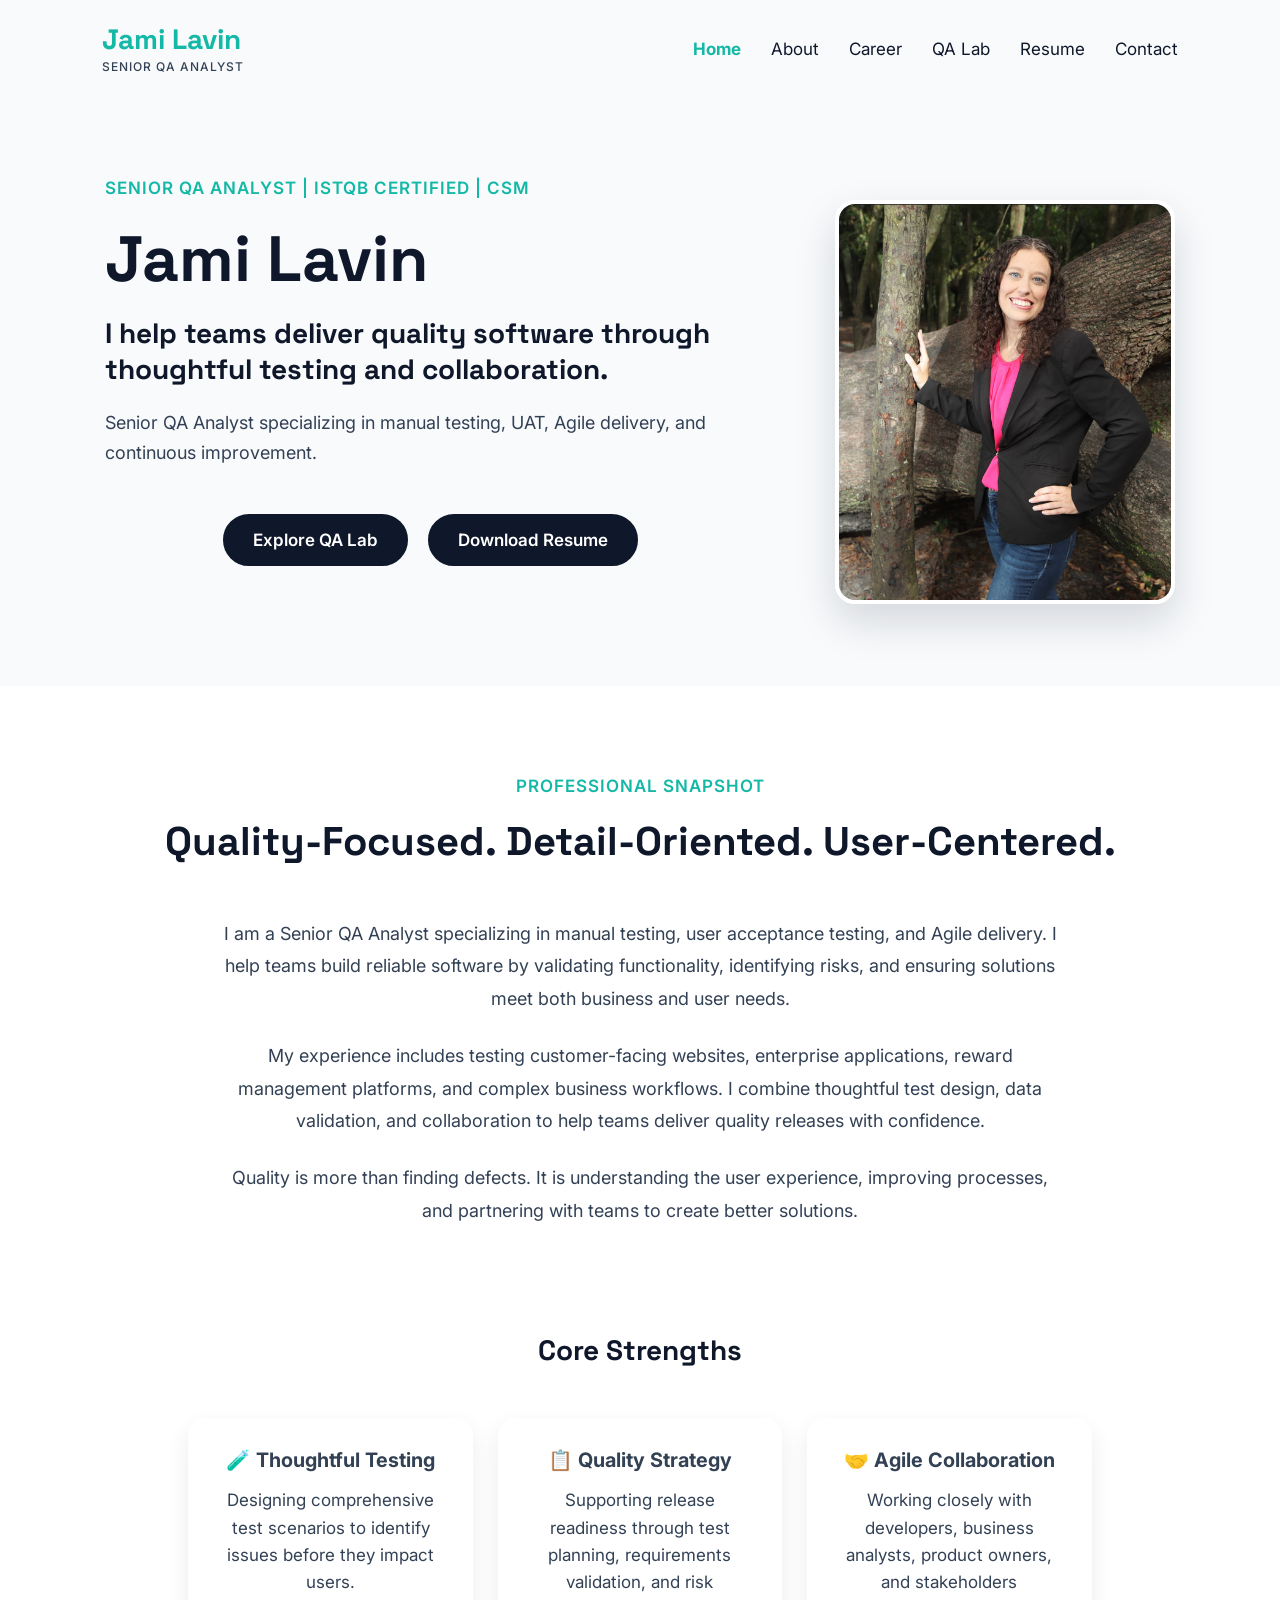
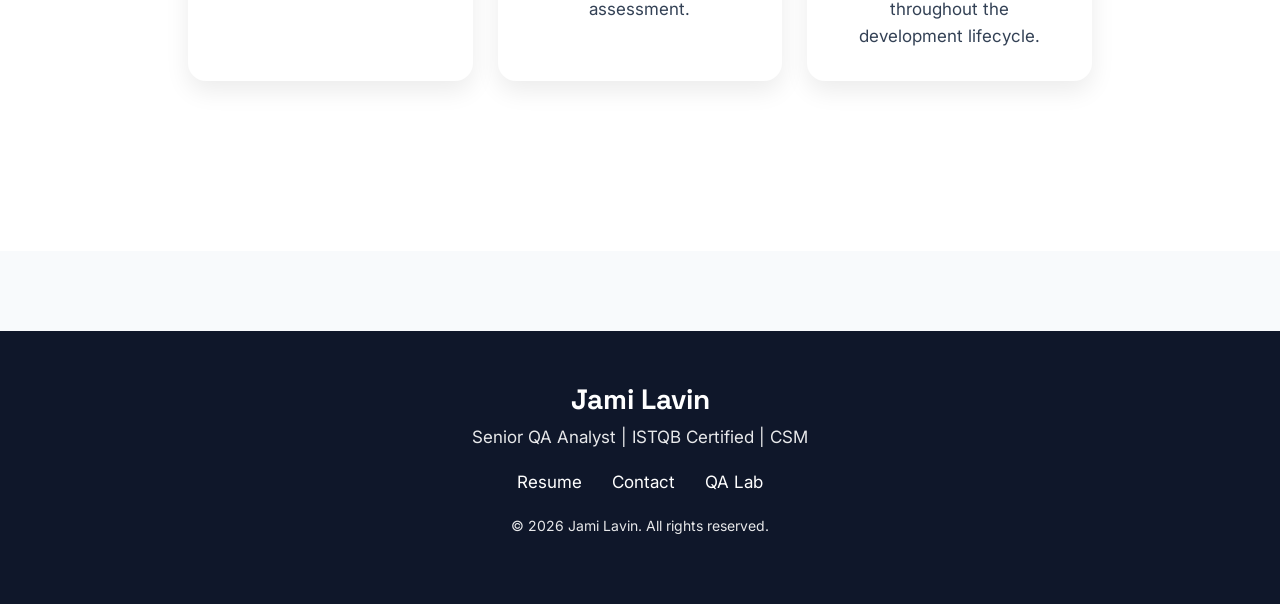
==== commit 649b22b0: "Update homepage resume button" ====
--- a/index.html
+++ b/index.html
@@ -75,9 +75,12 @@
                 Explore QA Lab
             </a>
 
-            <a href="resume.html" class="button secondary">
-                Download Resume
-            </a>
+         <a href="resume/Jami-Lavin-Resume.pdf"
+   class="button"
+   target="_blank"
+   rel="noopener">
+    Download Resume
+</a>
 
         </div>
 
--- a/css/style.css
+++ b/css/style.css
@@ -1,13 +1,20 @@
+/* =========================================================
+   Jami Lavin QA Portfolio — Cleaned Stylesheet
+   Consolidated duplicate selectors and grouped by purpose.
+   Original stylesheet remains unchanged.
+========================================================= */
+
+/* =========================================================
+   Foundation & Typography
+========================================================= */
+
 :root {
-
-  --primary: #0F172A;   /* Navy */
---accent: #14B8A6;    /* Teal */
---highlight: #F97316; /* Coral */
---background: #F8FAFC;
---text: #334155;
-
-}
-
+    --primary: #0F172A;
+    --accent: #14B8A6;
+    --highlight: #F97316;
+    --background: #F8FAFC;
+    --text: #334155;
+}
 
 * {
     margin: 0;
@@ -15,101 +22,188 @@
     box-sizing: border-box;
 }
 
-
 body {
-
-    font-family: 'Inter', sans-serif;
+    font-family: "Inter", sans-serif;
     background: var(--background);
     color: var(--text);
-
-}
-
-nav ul {
-  display: flex;
-  flex-wrap: wrap;
-  gap: 20px;
-}
-
+    font-size: 17px;
+}
 
 h1,
 h2 {
-
-    font-family: 'Space Grotesk', sans-serif;
-
-}
-
-
+    font-family: "Space Grotesk", sans-serif;
+}
+
+h1 {
+    font-size: 64px;
+    color: var(--primary);
+    margin-bottom: 15px;
+}
+
+h2 {
+    font-size: 28px;
+    color: var(--primary);
+    line-height: 1.3;
+    margin-bottom: 20px;
+}
+
+table {
+    width: 100%;
+    border-collapse: collapse;
+    background: white;
+    border-radius: 15px;
+    overflow: hidden;
+}
+
+th {
+    background: var(--primary);
+    color: white;
+    text-align: left;
+    padding: 18px;
+}
+
+td {
+    padding: 18px;
+    border-bottom: 1px solid #e2e8f0;
+}
+
+/* =========================================================
+   Header & Navigation
+========================================================= */
+
+nav ul {
+    display: flex;
+    flex-wrap: wrap;
+    gap: 20px;
+}
 
 .navbar {
-
     display: flex;
     justify-content: space-between;
     align-items: center;
     padding: 25px 8%;
     flex-wrap: wrap;
-
-}
-
-
+}
 
 .logo {
-
-    font-family: 'Space Grotesk', sans-serif;
-
+    font-family: "Space Grotesk", sans-serif;
     font-size: 28px;
     font-weight: 700;
-
-    color: var(--accent);
-
+    color: var(--accent);
     display: flex;
     flex-direction: column;
-
     line-height: 1;
-
-}
-
+}
 
 .logo span {
-
-    font-family: 'Inter', sans-serif;
-
+    font-family: "Inter", sans-serif;
     font-size: 12px;
-
     font-weight: 500;
-
     letter-spacing: 1px;
-
     text-transform: uppercase;
-
     color: var(--text);
-
     margin-top: 8px;
-
-}
+}
+
+.nav-links {
+    display: flex;
+    align-items: center;
+    gap: 30px;
+    list-style: none;
+}
+
+.nav-links a {
+    text-decoration: none;
+    color: var(--primary);
+    font-weight: 400;
+}
+
+.defect-header {
+    display: flex;
+    justify-content: space-between;
+    align-items: center;
+    margin-bottom: 20px;
+}
+
+header {
+    flex-wrap: wrap;
+}
+
+.nav-links a.active {
+    color: var(--accent);
+    font-weight: 700;
+}
+
+.nav-links a:hover {
+    color: var(--accent);
+}
+
+/* =========================================================
+   Career Page & Shared Container
+========================================================= */
 
 .experience-page {
-
     padding: 90px 8%;
     text-align: center;
-
 }
 
 .experience-card {
-
     max-width: 850px;
     margin: 40px auto;
     text-align: left;
-
 }
 
 .career-cards {
-    margin-top: 50px;
-}
-
+    margin-top: 40px;
+}
+
+.volunteer-spacer {
+    height: 40px;
+}
 
 .leadership-section {
-    padding-top: 0;
-}
+    padding-top: 20px;
+}
+
+.leadership-section .experience-card {
+    max-width: 750px;
+    margin: 40px auto;
+}
+
+.leadership-section p {
+    line-height: 1.8;
+}
+
+/* Shared site content width */
+
+.page-container {
+    width: min(1200px, calc(100% - 80px));
+    margin: 0 auto;
+}
+
+
+/* Career page layout */
+
+.career-page-container .experience-page {
+    width: 100%;
+    padding: 80px 0;
+}
+
+.career-page-container .experience-card,
+.career-page-container .leadership-section {
+    width: 100%;
+    max-width: none;
+    margin-left: auto;
+    margin-right: auto;
+}
+
+.career-page-container .leadership-section {
+    padding: 40px 0 80px;
+}
+
+/* =========================================================
+   Shared Cards & Grids
+========================================================= */
 
 .skill-card ul {
     margin-top: 15px;
@@ -121,58 +215,48 @@
     line-height: 1.5;
 }
 
-
-
-.nav-links {
-
-    display: flex;
-    align-items: center;
-    gap: 30px;
-    list-style: none;
-
-}
-
-
-
-.nav-links a {
-
-    text-decoration: none;
-
-    color: var(--primary);
-
-    font-weight: 500;
-
-}
-
-
+.skills-grid {
+    display: grid;
+    grid-template-columns: repeat(auto-fit, minmax(230px, 1fr));
+    gap: 25px;
+}
+
+.skill-card {
+    background: white;
+    padding: 30px;
+    border-radius: 16px;
+    box-shadow: 0 10px 25px rgba(0,0,0,0.05);
+    transition: transform .3s ease;
+    border-top: 4px solid var(--accent);
+}
+
+.skill-card:hover {
+    transform: translateY(-8px);
+}
+
+.skill-card h3 {
+    color: var(--primary);
+    margin-bottom: 15px;
+}
+
+.skill-card p {
+    line-height: 1.8;
+    color: var(--text);
+}
+
+/* =========================================================
+   Home Page
+========================================================= */
 
 .hero {
-
-    min-height: 90vh;
-
-    display: flex;
-
-    align-items: center;
-
-    padding: 5% 8%;
-
-}
-
-
-
-.hero-content {
-
-    max-width: 750px;
-
-}
-.hero {
+    min-height: auto;
     display: flex;
     align-items: center;
     justify-content: center;
     gap: 80px;
     max-width: 1400px;
     margin: 0 auto;
-    padding: 100px 8%;
+    padding: 80px 8% 60px;
 }
 
 .hero-content {
@@ -194,951 +278,232 @@
     box-shadow: 0 18px 40px rgba(15,23,42,.15);
 }
 
-
+.description {
+    font-weight: 600;
+    margin-bottom: 20px;
+}
+
+.intro {
+    font-size: 18px;
+    line-height: 1.7;
+    max-width: 650px;
+    margin-bottom: 45px;
+}
+
+.snapshot {
+    background: white;
+    text-align: center;
+    padding: 90px 8%;
+}
+
+.snapshot h2 {
+    margin-bottom: 50px;
+}
+
+.snapshot-grid {
+    display: grid;
+    grid-template-columns: repeat(auto-fit, minmax(220px, 1fr));
+    gap: 25px;
+}
+
+.snapshot-card {
+    padding: 35px 25px;
+    border-radius: 18px;
+    background: var(--background);
+    box-shadow: 0 10px 25px rgba(0,0,0,.05);
+    transition: .3s ease;
+}
+
+.snapshot-card:hover {
+    transform: translateY(-6px);
+}
+
+.snapshot-card h3 {
+    font-size: 42px;
+    color: var(--accent);
+    margin-bottom: 15px;
+}
+
+.snapshot-card p {
+    line-height: 1.6;
+}
+
+.metric {
+    font-family: "Space Grotesk", sans-serif;
+    font-size: 40px;
+    font-weight: 700;
+    color: var(--accent);
+    margin-bottom: 15px;
+}
+
+.status-ready {
+    color: var(--accent);
+}
+
+.highlights {
+    padding: 80px 8%;
+    text-align: center;
+}
+
+.highlight-grid {
+    display: grid;
+    grid-template-columns: repeat(auto-fit, minmax(250px, 1fr));
+    gap: 25px;
+    margin-top: 40px;
+}
+
+.highlight-card {
+    background: white;
+    padding: 30px;
+    border-radius: 18px;
+    box-shadow: 0 10px 25px rgba(0,0,0,0.08);
+    transition: 0.3s;
+}
+
+.highlight-card:hover {
+    transform: translateY(-6px);
+}
+
+.highlight-card h3 {
+    margin-bottom: 15px;
+}
+
+.highlight-card p {
+    line-height: 1.6;
+}
+
+.snapshot-content {
+    max-width: 850px;
+    margin: auto;
+    font-size: 18px;
+    line-height: 1.8;
+}
+
+.snapshot-content p {
+    margin-bottom: 25px;
+}
+
+/* =========================================================
+   Miscellaneous Shared Styles
+========================================================= */
 
 .section-label {
-
-    color: var(--accent);
-
+    color: var(--accent);
     font-weight: 600;
-
     letter-spacing: 1px;
-
     margin-bottom: 20px;
-
-}
-
-
-h1 {
-
-    font-size: 64px;
-
-    color: var(--primary);
-
-    margin-bottom: 15px;
-
-}
-
-
-
-h2 {
-
-    font-size: 28px;
-
-    color: var(--primary);
-
-    line-height: 1.3;
-
-    margin-bottom: 20px;
-
-}
-
-
-.description {
-
+}
+
+.section-title {
+    text-align: center;
+    margin-bottom: 50px;
+}
+
+.section-title h2 {
+    color: var(--primary);
+    font-size: 40px;
+    margin-top: 10px;
+}
+
+.high {
+    background: #fee2e2;
+    color: #b91c1c;
+}
+
+.medium {
+    background: #fef3c7;
+    color: #92400e;
+}
+
+.low {
+    background: #dcfce7;
+    color: #166534;
+}
+
+.step-number {
+    width: 38px;
+    height: 38px;
+    display: flex;
+    align-items: center;
+    justify-content: center;
+    background: var(--primary);
+    color: white;
+    border-radius: 50%;
+    font-weight: 700;
+}
+
+.step-content h4 {
+    color: var(--primary);
+    margin: 0 0 6px;
+}
+
+.step-content p {
+    margin: 0 0 16px;
+    line-height: 1.7;
+}
+
+/* =========================================================
+   Buttons & Shared Actions
+========================================================= */
+
+.hero-buttons {
+    gap: 20px;
+    margin-top: 45px;
+    display: flex;
+    justify-content: center;
+    margin: 35px 0 60px;
+}
+
+.resume-download {
+    display: flex;
+    justify-content: center;
+    margin: 40px 0 60px;
+}
+
+.button:hover {
+    opacity: 0.85;
+    background: white;
+    color: var(--primary);
+    border: 2px solid var(--primary);
+}
+
+.button.secondary:hover {
+    background: var(--primary);
+    color: white;
+}
+
+.hero-buttons .button.secondary {
+    display: inline-block;
+    padding: 12px 24px;
+    border: 2px solid var(--primary);
+    border-radius: 8px;
+    color: var(--primary);
+    text-decoration: none;
     font-weight: 600;
-
-    margin-bottom: 20px;
-
-}
-
-
-
-.intro {
-
-    font-size: 18px;
-
-    line-height: 1.7;
-
-    max-width: 650px;
-
-    margin-bottom: 45px;
-
-}
-
-
-.hero-buttons {
-
-    display: flex;
-
-    gap: 20px;
-
-    margin-top: 45px;
-}
-
-
-
-
-.button:hover {
-
-    opacity: 0.85;
-
-}
-
-
-.button.secondary:hover {
-
+    background: white;
+}
+
+.hero-buttons .button.secondary:hover {
     background: var(--primary);
-
     color: white;
-
-}
-
-
-.section-title {
-
-    text-align: center;
-
-    margin-bottom: 50px;
-
-}
-
-
-
-
-
-.section-title h2 {
-
-    color: var(--primary);
-
-    font-size: 40px;
-
-    margin-top: 10px;
-
-}
-
-
-.about,
-.skills {
-
-    padding: 90px 8%;
-
-}
-
-
-.about-content {
-
-    max-width: 800px;
-
-    margin: auto;
-
-    font-size: 18px;
-
-    line-height: 1.8;
-
-}
-
-
-.about-content p {
-
-    margin-bottom: 25px;
-
-}
-
-.project-card h3,
-.skill-card h3 {
-
-    color:var(--accent);
-
-}
-
-.skills-grid {
-
-    display: grid;
-
-    grid-template-columns: repeat(auto-fit, minmax(230px, 1fr));
-
-    gap: 25px;
-
-}
-
-
-.skill-card {
-
-    background:white;
-
-    padding:30px;
-
-    border-radius:16px;
-
-    box-shadow:0 10px 25px rgba(0,0,0,0.05);
-
-    transition: transform .3s ease;
-
-    border-top: 4px solid var(--accent);
-
-}
-
-
-.skill-card:hover {
-
-    transform:translateY(-8px);
-
-}
-
-
-.skill-card h3 {
-
-    color:var(--primary);
-
-    margin-bottom:15px;
-
-}
-
-
-.skill-card p {
-
-    line-height:1.8;
-
-    color:var(--text);
-
-}
-
-.qa-lab {
-
-    padding:90px 8%;
-
-}
-
-
-.qa-intro {
-
-    max-width:700px;
-
-    margin:20px auto;
-
-    line-height:1.7;
-
-}
-
-
-
-.qa-dashboard {
-
-    display:grid;
-
-    grid-template-columns:repeat(auto-fit,minmax(240px,1fr));
-
-    gap:25px;
-
-    margin-top:50px;
-
-}
-
-
-
-.qa-card {
-
-    background:white;
-
-    padding:35px;
-
-    border-radius:18px;
-
-    box-shadow:0 10px 25px rgba(0,0,0,.05);
-
-    transition:.3s;
-
-    border-top: 4px solid var(--accent);
-
-}
-
-
-
-.qa-card:hover {
-
-    transform:translateY(-8px);
-
-}
-
-
-
-.qa-card h3 {
-
-    color:var(--accent);
-
-    margin-bottom:20px;
-
-}
-
-/* Professional Snapshot */
-
-.snapshot {
-
-    padding: 80px 8%;
-
-    background: white;
-
-    text-align: center;
-
-}
-
-.snapshot h2 {
-
-    margin-bottom: 50px;
-
-}
-
-.snapshot-grid {
-
-    display: grid;
-
-    grid-template-columns: repeat(auto-fit, minmax(220px, 1fr));
-
-    gap: 25px;
-
-}
-
-.snapshot-card {
-
-    padding: 35px 25px;
-
-    border-radius: 18px;
-
-    background: var(--background);
-
-    box-shadow: 0 10px 25px rgba(0,0,0,.05);
-
-    transition: .3s ease;
-
-}
-
-.snapshot-card:hover {
-
-    transform: translateY(-6px);
-
-}
-
-.snapshot-card h3 {
-
-    font-size: 42px;
-
-    color: var(--accent);
-
-    margin-bottom: 15px;
-
-}
-
-.snapshot-card p {
-
-    line-height: 1.6;
-
-}
-
-/* Footer */
-
-footer {
-
+}
+
+.button {
+    display: inline-block;
+    padding: 14px 28px;
+    border-radius: 30px;
+    text-decoration: none;
+    font-weight: 600;
     background: var(--primary);
-
     color: white;
-
-    padding: 60px 8%;
-
-    text-align: center;
-
-}
-
-.footer-content h3 {
-
-    font-size: 28px;
-
-    margin-bottom: 15px;
-
-}
-
-.footer-content p {
-
-    opacity: .9;
-
-    margin-bottom: 25px;
-
-}
-
-.footer-links {
-
-    display: flex;
-
-    justify-content: center;
-
-    gap: 30px;
-
-    margin-bottom: 30px;
-
-    flex-wrap: wrap;
-
-}
-
-.footer-links a {
-
-    color: white;
-
-    text-decoration: none;
-
-    transition: .3s;
-
-}
-
-.footer-links a:hover {
-
-    color: var(--accent);
-
-}
-
-.copyright {
-
-    font-size: 14px;
-
-    opacity: .7;
-
-}
-
-.metric {
-
-    font-family:'Space Grotesk', sans-serif;
-
-    font-size:40px;
-
-    font-weight:700;
-
-    color:var(--accent);
-
-    margin-bottom:15px;
-
-}
-
-
-
-.status-ready {
-
-    color:var(--accent);
-
-}
-.test-cases {
-
-    padding:40px 8%;
-
-    max-width:900px;
-
-    margin:auto;
-
-}
-
-
-.test-cases .test-case {
-
-    margin-bottom:20px;
-
-}
-
-.badge.regression {
-    background: #E0E7FF;
-    color: #3730A3;
-}
-
-.badge.uat {
-    background: #CCFBF1;
-    color: #0F766E;
-}
-
-.table-container {
-
-    overflow-x:auto;
-
-}
-
-
-table {
-
-    width:100%;
-
-    border-collapse:collapse;
-
-    background:white;
-
-    border-radius:15px;
-
-    overflow:hidden;
-
-}
-
-
-
-th {
-
-    background:var(--primary);
-
-    color:white;
-
-    text-align:left;
-
-    padding:18px;
-
-}
-
-
-
-td {
-
-    padding:18px;
-
-    border-bottom:1px solid #e2e8f0;
-
-}
-
-
-
-.passed {
-
-    color:var(--accent);
-
-    font-weight:700;
-
-}
-
-.defects {
-
-    padding:90px 8%;
-
-}
-
-
-
-.defect-grid {
-
-    display:grid;
-
-    grid-template-columns:repeat(auto-fit,minmax(300px,1fr));
-
-    gap:30px;
-
-}
-
-
-
-.defect-card {
-
-    background:white;
-
-    padding:30px;
-
-    border-radius:18px;
-
-    box-shadow:0 10px 25px rgba(0,0,0,.05);
-
-    transition:.3s;
-
-}
-
-
-
-.defect-card:hover {
-
-    transform:translateY(-8px);
-
-}
-
-
-
-.defect-header {
-
-    display:flex;
-
-    justify-content:space-between;
-
-    align-items:center;
-
-    margin-bottom:20px;
-
-}
-
-header {
-  flex-wrap: wrap;
-}
-
-.bug-id {
-
-    font-weight:700;
-
-    color:var(--primary);
-
-}
-
-
-
-.severity {
-
-    padding:6px 12px;
-
-    border-radius:20px;
-
-    font-size:12px;
-
-    font-weight:700;
-
-}
-
-
-
-.high {
-
-    background:#fee2e2;
-
-    color:#b91c1c;
-
-}
-
-
-
-.medium {
-
-    background:#fef3c7;
-
-    color:#92400e;
-
-}
-
-
-
-.low {
-
-    background:#dcfce7;
-
-    color:#166534;
-
-}
-
-
-
-.defect-card h3 {
-
-    margin-bottom:15px;
-
-    color:var(--primary);
-
-}
-
-
-
-.defect-card h4 {
-
-    margin-top:20px;
-
-    margin-bottom:10px;
-
-}
-
-
-
-.defect-card li {
-
-    margin-left:20px;
-
-    margin-bottom:5px;
-
-}
-
-
-
-.defect-card p {
-
-    line-height:1.6;
-
-    margin-top:12px;
-
-}
-
-.test-plan,
-.traceability {
-
-    padding:90px 8%;
-
-}
-
-
-
-.plan-grid {
-
-    display:grid;
-
-    grid-template-columns:repeat(auto-fit,minmax(250px,1fr));
-
-    gap:25px;
-
-}
-
-
-
-.plan-card {
-
-    background:white;
-
-    padding:30px;
-
-    border-radius:18px;
-
-    box-shadow:0 10px 25px rgba(0,0,0,.05);
-
-}
-
-
-
-.plan-card h3 {
-
-    color:var(--primary);
-
-    margin-bottom:15px;
-
-}
-
-
-
-.plan-card p {
-
-    line-height:1.7;
-
-}
-
-.api-testing {
-
-    padding:90px 8%;
-
-}
-
-
-
-.api-grid {
-
-    display:grid;
-
-    grid-template-columns:repeat(auto-fit,minmax(280px,1fr));
-
-    gap:25px;
-
-}
-
-
-
-.api-card {
-
-    background:white;
-
-    padding:30px;
-
-    border-radius:18px;
-
-    box-shadow:0 10px 25px rgba(0,0,0,.05);
-
-}
-
-
-
-.api-card h3 {
-
-    color:var(--primary);
-
-    margin-bottom:20px;
-
-}
-
-
-
-.api-card p {
-
-    line-height:1.7;
-
-    margin-bottom:15px;
-
-}
-
-
-
-.api-status {
-
-    display:inline-block;
-
-    margin-top:15px;
-
-    color:var(--accent);
-
-    font-weight:700;
-
-}
-
-.projects {
-
-    padding:90px 8%;
-
-}
-
-
-
-.project-grid {
-
-    display:grid;
-
-    grid-template-columns:repeat(auto-fit,minmax(300px,1fr));
-
-    gap:30px;
-
-}
-
-
-
-.project-card {
-
-    background:white;
-
-    padding:35px;
-
-    border-radius:18px;
-
-    box-shadow:0 10px 25px rgba(0,0,0,.05);
-
-    border-top: 4px solid var(--accent);
-
-}
-
-
-
-.project-card h3 {
-
-    color:var(--primary);
-
-    margin-bottom:20px;
-
-}
-
-
-
-.project-card h4 {
-
-    margin-top:20px;
-
-    margin-bottom:10px;
-
-}
-
-
-
-.project-card li {
-
-    margin-left:20px;
-
-    margin-bottom:8px;
-
-}
-
-
-
-.project-card p {
-
-    line-height:1.7;
-
-    margin-bottom:15px;
-
-}
-
-.button {
-
-    display:inline-block;
-    padding:14px 28px;
-    border-radius:30px;
-    text-decoration:none;
-    font-weight:600;
-
-    background:var(--primary);
-    color:white;
-    border:2px solid var(--primary);
-
-    transition:all .3s ease;
-
-}
-
-.button:hover{
-
-    background:white;
-    color:var(--primary);
-    border:2px solid var(--primary);
-
-}
-
-
-
-.button.secondary{
-
-    background:white;
-    color:var(--primary);
-    border:2px solid var(--primary);
-
-}
-
-
-
-.button.secondary:hover{
-
-    background:var(--primary);
-    color:white;
-
-}
-
-/* Homepage Highlight Cards */
-
-.highlights {
-
-    padding:80px 8%;
-
-    text-align:center;
-
-}
-
-
-.highlight-grid {
-
-    display:grid;
-
-    grid-template-columns:repeat(auto-fit, minmax(250px, 1fr));
-
-    gap:25px;
-
-    margin-top:40px;
-
-}
-
-
-.highlight-card {
-
-    background:white;
-
-    padding:30px;
-
-    border-radius:18px;
-
-    box-shadow:0 10px 25px rgba(0,0,0,0.08);
-
-    transition:0.3s;
-
-}
-
-
-.highlight-card:hover {
-
-    transform:translateY(-6px);
-
-}
-
-
-.highlight-card h3 {
-
-    margin-bottom:15px;
-
-}
-
-
-.highlight-card p {
-
-    line-height:1.6;
-
+    border: 2px solid var(--primary);
+    transition: all .3s ease;
+}
+
+.button.secondary {
+    background: white;
+    color: var(--primary);
+    border: 2px solid var(--primary);
 }
 
 .qa-card .button,
@@ -1146,638 +511,963 @@
     margin-top: 25px;
 }
 
-
-.button {
-
-    display:inline-block;
-    padding:14px 28px;
-    border-radius:30px;
-    text-decoration:none;
-    font-weight:600;
-
-    background:var(--primary);
-    color:white;
-    border:2px solid var(--primary);
-
-    transition:all .3s ease;
-
+/* =========================================================
+   About Page
+========================================================= */
+
+.about,
+.skills {
+    padding: 80px 0;
+}
+
+.about-content {
+    width: 100%;
+    margin: 0 auto;
+    display: flex;
+    align-items: center;
+    gap: 60px;
+    font-size: 18px;
+    line-height: 1.8;
+}
+
+.about-content p {
+    margin-bottom: 25px;
+}
+
+.about-image {
+    flex: 0 0 340px;
+    display: flex;
+    justify-content: center;
+}
+
+.about-image img {
+    width: 100%;
+    max-width: 340px;
+    border-radius: 20px;
+    border: 4px solid white;
+    box-shadow: 0 18px 40px rgba(15,23,42,.15);
+}
+
+.about-text {
+    flex: 1;
+}
+
+.quality-approach {
+    padding: 20px 8% 90px;
+    padding-top: 10px;
+}
+
+.about-intro {
+    padding-bottom: 25px;
+}
+
+/* =========================================================
+   QA Lab
+========================================================= */
+
+.project-card h3,
+.skill-card h3 {
+    color: var(--accent);
+}
+
+.qa-lab {
+    padding: 90px 8%;
+}
+
+.qa-intro {
+    max-width: 700px;
+    margin: 20px auto;
+    line-height: 1.7;
+}
+
+.qa-dashboard {
+    display: grid;
+    grid-template-columns: repeat(auto-fit,minmax(240px,1fr));
+    gap: 25px;
+    margin-top: 50px;
+}
+
+.qa-card {
+    background: white;
+    padding: 35px;
+    border-radius: 18px;
+    box-shadow: 0 10px 25px rgba(0,0,0,.05);
+    transition: .3s;
+    border-top: 4px solid var(--accent);
+}
+
+.qa-card:hover {
+    transform: translateY(-8px);
+}
+
+.qa-card h3 {
+    color: var(--accent);
+    margin-bottom: 20px;
+}
+
+.projects {
+    padding: 90px 8%;
+}
+
+.project-grid {
+    display: grid;
+    grid-template-columns: repeat(auto-fit,minmax(300px,1fr));
+    gap: 30px;
+}
+
+.project-card {
+    background: white;
+    padding: 35px;
+    border-radius: 18px;
+    box-shadow: 0 10px 25px rgba(0,0,0,.05);
+    border-top: 4px solid var(--accent);
+}
+
+.project-card h3 {
+    color: var(--primary);
+    margin-bottom: 20px;
+}
+
+.project-card h4 {
+    margin-top: 20px;
+    margin-bottom: 10px;
+}
+
+.project-card li {
+    margin-left: 20px;
+    margin-bottom: 8px;
+}
+
+.project-card p {
+    line-height: 1.7;
+    margin-bottom: 15px;
 }
 
 .qa-lab h2::after,
 .projects h2::after,
 .qa-artifacts h2::after,
 .skills h2::after {
-
     content: "";
-
     display: block;
-
     width: 60px;
-
     height: 4px;
-
     background: var(--accent);
-
     margin: 15px auto;
-
     border-radius: 10px;
-
 }
 
 .qa-card h3,
 .project-card h3,
 .skill-card h3 {
-
-    color: var(--accent);
-
+    color: var(--accent);
 }
 
 .qa-card,
 .project-card,
 .skill-card {
-
     border-top: 4px solid var(--accent);
-
-}
-
-.case-study {
-
-    padding:90px 8%;
-
-}
-
-
-.case-intro {
-
-    max-width:750px;
-
-    margin:25px auto;
-
-    font-size:20px;
-
-    line-height:1.7;
-
-}
-
-
-.case-section {
-
-    margin-top:70px;
-
-}
-
-
-.case-section h2 {
-
-    margin-bottom:25px;
-
-    color:var(--primary);
-
-}
-
-
-.case-section li {
-
-    margin-bottom:12px;
-
-    line-height:1.6;
-
-}
-
-
-.workflow {
-
-    display:grid;
-
-    gap:15px;
-
-    max-width:500px;
-
-    margin:auto;
-
-    text-align:center;
-
-}
-
-
-.workflow div {
-
-    background:white;
-
-    padding:20px;
-
-    border-radius:15px;
-
-    border-top:4px solid var(--accent);
-
-    box-shadow:0 10px 25px rgba(0,0,0,.05);
-
-}
-
-
-.workflow span {
-
-    color:var(--accent);
-
-    font-size:25px;
-
-}
-
-
-.case-grid {
-
-    display:grid;
-
-    grid-template-columns:repeat(auto-fit,minmax(250px,1fr));
-
-    gap:25px;
-
-}
-
-
-.case-card {
-
-    background:white;
-
-    padding:30px;
-
-    border-radius:18px;
-
-    border-top:4px solid var(--accent);
-
-    box-shadow:0 10px 25px rgba(0,0,0,.05);
-
-}
-
-
-.case-card h3 {
-
-    color:var(--accent);
-
-    margin-bottom:15px;
-
-}
-
-.nav-links a.active {
-    color: var(--accent);
-    font-weight: 700;
-}
-
-.nav-links a {
-    text-decoration: none;
-    color: var(--primary);
-    font-weight: 400;
-}
-
-.footer {
-
-    background:var(--primary);
-
-    color:white;
-
-    padding:50px 8%;
-
-    text-align:center;
-
-    margin-top:80px;
-
-}
-
-
-.footer h3 {
-
-    font-family:'Space Grotesk', sans-serif;
-
-    font-size:28px;
-
-    margin-bottom:10px;
-
-}
-
-
-.footer p {
-
-    margin-bottom:20px;
-
-}
-
-
-.footer-links {
-
-    display:flex;
-
-    justify-content:center;
-
-    gap:30px;
-
-    margin:25px 0;
-
-}
-
-
-.footer-links a {
-
-    color:white;
-
-    text-decoration:none;
-
-}
-
-
-.footer-links a:hover {
-
-    color:var(--accent);
-
-}
-
-
-.footer-copy {
-
-    font-size:14px;
-
-    opacity:.8;
-
-}
-
-.snapshot {
-
-    padding:90px 8%;
-
-}
-
-
-.snapshot-content {
-
-    max-width:850px;
-
-    margin:auto;
-
-    font-size:18px;
-
-    line-height:1.8;
-
-}
-
-
-.snapshot-content p {
-
-    margin-bottom:25px;
-
-}
-.contact {
-
-    padding:90px 8%;
-
-}
-
-
-.contact-card {
-
-    max-width:600px;
-
-    margin:40px auto;
-
-    background:white;
-
-    padding:40px;
-
-    border-radius:18px;
-
-    box-shadow:0 10px 25px rgba(0,0,0,.08);
-
-    text-align:center;
-
-}
-
-
-.contact-card h2 {
-
-    color:var(--primary);
-
-    margin-bottom:15px;
-
-}
-
-
-.contact-links {
-
-    display:flex;
-
-    justify-content:center;
-
-    gap:25px;
-
-    flex-wrap:wrap;
-
-    margin-top:30px;
-
-}
-
-
-.contact-links a {
-
-    text-decoration:none;
-
-    color:var(--primary);
-
-    font-weight:600;
-
-}
-
-
-.contact-links a:hover {
-
-    color:var(--accent);
-
-}
-
-.resume-section {
-
-    padding:60px 8%;
-
-    max-width:900px;
-
-    margin:auto;
-
-}
-
-
-.resume-section p,
-.resume-section li {
-
-    font-size:18px;
-
-    line-height:1.7;
-
-}
-
-
-.resume-section li {
-
-    margin-bottom:12px;
-
-}
-
-.nav-links a.active {
-
-    color: var(--accent);
-
-    font-weight:700;
-
-}
-
-.nav-links a {
-    text-decoration: none;
-    color: var(--primary);
-    font-weight: 400;
-}
-
-.nav-links a:hover {
-
-    color:var(--accent);
-
-}
-
-/* ==========================
-   Career Page
-========================== */
-
-.experience-page {
-    padding: 90px 8%;
-    text-align: center;
-}
-
-.experience-card {
+}
+
+.qa-process {
     max-width: 850px;
     margin: 40px auto;
-    text-align: left;
-}
-
-
-
-.career-cards {
-    margin-top: 40px;
-}
-
-.leadership-section {
-    padding-top: 20px;
-}
-
-.leadership-section .experience-card {
-    max-width: 750px;
-    margin: 40px auto;
-}
-
-.leadership-section p {
-    line-height: 1.8;
-}
-
-
-
-
-
-
-
-@media (max-width: 768px) {
-
-    .navbar {
-        flex-direction: column;
-        gap: 25px;
-    }
-
-    .nav-links {
-        flex-direction: column;
-        width: 100%;
-        gap: 15px;
-        text-align: center;
-    }
-
-}
-
-.qa-process {
-
-    max-width: 850px;
-    margin: 40px auto;
-
-}
-
+}
 
 .process-step {
-
     display: flex;
     gap: 25px;
     align-items: flex-start;
     margin-bottom: 35px;
-
-}
-
+}
 
 .process-step span {
-
-    font-family: 'Space Grotesk', sans-serif;
+    font-family: "Space Grotesk", sans-serif;
     font-size: 32px;
     font-weight: 700;
     color: var(--accent);
-
-}
-
+}
 
 .process-step h3 {
-
     color: var(--primary);
     margin-bottom: 10px;
-
-}
-
+}
 
 .process-step p {
-
     line-height: 1.7;
-
+}
+
+/* =========================================================
+   Footer
+========================================================= */
+
+footer {
+    background: var(--primary);
+    color: white;
+    padding: 60px 8%;
+    text-align: center;
+}
+
+.footer-content h3 {
+    font-size: 28px;
+    margin-bottom: 15px;
+}
+
+.footer-content p {
+    opacity: .9;
+    margin-bottom: 25px;
+}
+
+.footer-links {
+    margin-bottom: 30px;
+    flex-wrap: wrap;
+    display: flex;
+    justify-content: center;
+    gap: 30px;
+    margin: 25px 0;
+}
+
+.footer-links a {
+    transition: .3s;
+    color: white;
+    text-decoration: none;
+}
+
+.footer-links a:hover {
+    color: var(--accent);
+}
+
+.footer-copy {
+    font-size: 14px;
+    opacity: .8;
+}
+
+.footer {
+    background: var(--primary);
+    color: white;
+    padding: 50px 8%;
+    text-align: center;
+    margin-top: 80px;
+}
+
+.footer h3 {
+    font-family: "Space Grotesk", sans-serif;
+    font-size: 28px;
+    margin-bottom: 10px;
+}
+
+.footer p {
+    margin-bottom: 20px;
+}
+
+/* =========================================================
+   Test Cases
+========================================================= */
+
+.test-cases {
+    padding: 40px 8%;
+}
+
+.test-cases .test-case {
+    max-width: 900px;
+    margin: 0 auto 20px;
+}
+
+.badge.regression {
+    background: #E0E7FF;
+    color: #3730A3;
+}
+
+.badge.uat {
+    background: #CCFBF1;
+    color: #0F766E;
+}
+
+.table-container {
+    overflow-x: auto;
+}
+
+.passed {
+    color: var(--accent);
+    font-weight: 700;
+}
+
+.test-plan,
+.traceability {
+    padding: 90px 8%;
+}
+
+.test-work-item {
+    background: white;
+    max-width: 1000px;
+    margin: 30px auto;
+    padding: 28px 34px;
+    border-radius: 16px;
+    box-shadow: 0 10px 25px rgba(0, 0, 0, 0.08);
+}
+
+.test-title {
+    display: flex;
+    justify-content: space-between;
+    align-items: center;
+    gap: 20px;
+    cursor: pointer;
+    list-style: none;
+}
+
+.test-title::-webkit-details-marker {
+    display: none;
+}
+
+.test-title::after {
+    content: "▾";
+    font-size: 20px;
+    font-weight: 700;
+    color: var(--primary);
+    margin-left: 16px;
+}
+
+.test-work-item[open] .test-title::after {
+    content: "▴";
+}
+
+.test-info {
+    flex: 1;
+}
+
+.test-id {
+    margin: 0 0 6px;
+    font-weight: 700;
+    color: var(--primary);
+}
+
+.test-info h2 {
+    margin: 0;
+    color: var(--primary);
+    font-size: 22px;
+}
+
+.test-status {
+    display: flex;
+    align-items: center;
+    gap: 10px;
+    margin-left: auto;
+}
+
+.test-summary-grid {
+    display: grid;
+    grid-template-columns: repeat(3, 1fr);
+    gap: 20px;
+    background: #f8fafc;
+    padding: 24px;
+    margin: 25px 0;
+    border-radius: 12px;
+}
+
+.test-summary-grid strong {
+    color: var(--primary);
+}
+
+.test-summary-grid p {
+    margin-top: 6px;
+}
+
+.test-section {
+    margin-top: 30px;
+}
+
+.test-section h3 {
+    color: var(--primary);
+    margin-bottom: 12px;
+}
+
+.test-section ul {
+    padding-left: 22px;
+}
+
+.test-section li {
+    margin-bottom: 8px;
+}
+
+.test-step {
+    display: grid;
+    grid-template-columns: 48px 1fr;
+    gap: 18px;
+    padding: 20px 0;
+    border-bottom: 1px solid #e2e8f0;
 }
 
 .test-case {
-
-    background: white;
-
+    background: white;
     border-radius: 18px;
-
     margin-bottom: 25px;
-
     box-shadow: 0 10px 25px rgba(0,0,0,.05);
-
     overflow: hidden;
-
-}
-
-
-
-
+}
 
 .test-case summary::-webkit-details-marker {
-
     display: none;
-
-}
-
+}
 
 .test-case summary {
-
     padding: 22px 30px;
-
     cursor: pointer;
-
     font-weight: 700;
-
-    color: var(--primary);
-
+    color: var(--primary);
     list-style: none;
-
     font-size: 18px;
-
     min-height: 70px;
-
-    display: flex;
-
+    display: flex;
     align-items: center;
-
     justify-content: space-between;
-
-}
-
+}
 
 .test-case[open] summary::after {
-
     content: "−";
-
-}
-
+}
 
 .test-content {
-
     padding: 0 30px 30px;
-
-}
-
+}
 
 .test-content table {
-
     margin-top: 20px;
-
     margin-bottom: 25px;
-
 }
 
 .badge {
-
     padding: 6px 14px;
-
     border-radius: 20px;
-
     font-size: 13px;
-
     font-weight: 600;
-
-}
-
-.test-case {
-
-    background: white;
-
+}
+
+.test-case[open] summary {
+    border-bottom: 1px solid #e2e8f0;
+}
+
+.functional {
+    background: #dcfce7;
+    color: #166534;
+}
+
+.regression {
+    background: #dbeafe;
+    color: #1d4ed8;
+}
+
+.integration {
+    background: #ede9fe;
+    color: #6d28d9;
+}
+
+.negative {
+    background: #fef3c7;
+    color: #92400e;
+}
+
+/* =========================================================
+   Defect Reports
+========================================================= */
+
+.defects {
+    padding: 90px 8%;
+}
+
+.defect-grid {
+    display: grid;
+    grid-template-columns: repeat(auto-fit,minmax(300px,1fr));
+    gap: 30px;
+}
+
+.defect-card {
+    background: white;
+    padding: 30px;
     border-radius: 18px;
-
+    box-shadow: 0 10px 25px rgba(0,0,0,.05);
+    transition: .3s;
+}
+
+.defect-card:hover {
+    transform: translateY(-8px);
+}
+
+.bug-id {
+    font-weight: 700;
+    color: var(--primary);
+    margin-bottom: 10px;
+}
+
+.severity {
+    padding: 6px 12px;
+    border-radius: 20px;
+    font-size: 12px;
+    font-weight: 700;
+}
+
+.defect-card h3 {
+    margin-bottom: 15px;
+    color: var(--primary);
+}
+
+.defect-card h4 {
+    margin-top: 20px;
+    margin-bottom: 10px;
+}
+
+.defect-card li {
+    margin-left: 20px;
+    margin-bottom: 5px;
+}
+
+.defect-card p {
+    line-height: 1.6;
+    margin-top: 12px;
+}
+
+.defect-work-item {
+    background: white;
+    border-radius: 16px;
+    padding: 40px;
+    margin: 40px auto;
+    max-width: 1000px;
+    box-shadow: 0 10px 25px rgba(0,0,0,.08);
+}
+
+.defect-title {
+    display: flex;
+    justify-content: space-between;
+    align-items: center;
+    cursor: pointer;
+    list-style: none;
+    padding: 10px 0;
+}
+
+.defect-title::-webkit-details-marker {
+    display: none;
+}
+
+.defect-info h2 {
+    margin: 4px 0 0;
+    color: var(--primary);
+}
+
+.defect-info p {
+    margin: 0;
+}
+
+.defect-title::after {
+    content: "▾";
+    font-size: 20px;
+    font-weight: 700;
+    color: var(--primary);
+    margin-left: 16px;
+}
+
+.defect-work-item[open] .defect-title::after {
+    content: "▴";
+}
+
+.artifact {
+    max-width: 1000px;
+    margin: 50px auto;
+    padding: 0 30px;
+}
+
+.artifact > h2 {
+    text-align: center;
+    color: var(--primary);
+    margin-bottom: 30px;
+}
+
+.artifact .skills-grid {
+    display: grid;
+    grid-template-columns: repeat(3, 1fr);
+    gap: 20px;
+}
+
+.artifact .skill-card {
+    background: white;
+    padding: 24px 20px;
+    border-radius: 14px;
+    border-top: 3px solid var(--accent);
+    box-shadow: 0 8px 20px rgba(0, 0, 0, 0.06);
+    text-align: center;
+}
+
+.artifact .skill-card h3 {
+    margin: 0;
+    font-size: 15px;
+    color: var(--primary);
+}
+
+.portfolio-note {
+    max-width: 850px;
+    margin: 0 auto;
+    padding: 22px 26px;
+    background: white;
+    border-left: 4px solid var(--accent);
+    border-radius: 10px;
+    line-height: 1.7;
+    text-align: center;
+    box-shadow: 0 8px 20px rgba(0, 0, 0, 0.05);
+}
+
+.defect-status {
+    display: flex;
+    gap: 10px;
+    flex-wrap: wrap;
+}
+
+.state {
+    background: #dcfce7;
+    color: #166534;
+    padding: 6px 12px;
+    border-radius: 20px;
+    font-size: 12px;
+    font-weight: 700;
+}
+
+.work-item-grid {
+    display: grid;
+    grid-template-columns: repeat(auto-fit,minmax(200px,1fr));
+    gap: 20px;
+    background: #f8fafc;
+    padding: 25px;
+    margin: 25px 0;
+}
+
+.work-item-grid strong {
+    color: var(--primary);
+}
+
+.defect-section {
+    margin-top: 30px;
+}
+
+.defect-section h3 {
+    color: var(--primary);
+    margin-bottom: 10px;
+}
+
+.defect-section li {
+    margin-bottom: 8px;
+}
+
+.defect-overview {
+    max-width: 1000px;
+    margin: 40px auto;
+    padding: 20px 8%;
+    text-align: center;
+}
+
+.defect-summary-card {
+    background: white;
+    max-width: 1000px;
+    margin: auto;
+    padding: 40px;
+    border-radius: 16px;
+    box-shadow: 0 10px 25px rgba(0,0,0,.08);
+    text-align: center;
+}
+
+.defect-summary-card h2 {
+    color: var(--primary);
+    margin-bottom: 20px;
+}
+
+.defect-summary-card p {
+    line-height: 1.7;
+}
+
+.defect-summary-grid {
+    display: grid;
+    grid-template-columns: repeat(3,1fr);
+    gap: 25px;
+    margin: 30px 0;
+}
+
+.defect-summary-grid div {
+    background: #f8fafc;
+    padding: 20px;
+    border-radius: 12px;
+    text-align: center;
+}
+
+.defect-overview h2 {
+    color: var(--primary);
+    margin-bottom: 15px;
+}
+
+.defect-overview > p {
+    max-width: 800px;
+    margin: 0 auto;
+    line-height: 1.7;
+}
+
+.defect-overview ul {
+    display: inline-block;
+    text-align: left;
+    margin-top: 15px;
+}
+
+.defect-summary-grid strong {
+    display: block;
+    color: var(--primary);
+    margin-bottom: 8px;
+}
+
+/* =========================================================
+   Supporting QA Artifacts
+========================================================= */
+
+.plan-grid {
+    display: grid;
+    grid-template-columns: repeat(auto-fit,minmax(250px,1fr));
+    gap: 25px;
+}
+
+.plan-card {
+    background: white;
+    padding: 30px;
+    border-radius: 18px;
+    box-shadow: 0 10px 25px rgba(0,0,0,.05);
+}
+
+.plan-card h3 {
+    color: var(--primary);
+    margin-bottom: 15px;
+}
+
+.plan-card p {
+    line-height: 1.7;
+}
+
+.api-testing {
+    padding: 90px 8%;
+}
+
+.api-grid {
+    display: grid;
+    grid-template-columns: repeat(auto-fit,minmax(280px,1fr));
+    gap: 25px;
+}
+
+.api-card {
+    background: white;
+    padding: 30px;
+    border-radius: 18px;
+    box-shadow: 0 10px 25px rgba(0,0,0,.05);
+}
+
+.api-card h3 {
+    color: var(--primary);
+    margin-bottom: 20px;
+}
+
+.api-card p {
+    line-height: 1.7;
+    margin-bottom: 15px;
+}
+
+.api-status {
+    display: inline-block;
+    margin-top: 15px;
+    color: var(--accent);
+    font-weight: 700;
+}
+
+/* =========================================================
+   Case Studies
+========================================================= */
+
+.case-study {
+    padding: 90px 8%;
+}
+
+.case-intro {
+    max-width: 750px;
+    margin: 25px auto;
+    font-size: 20px;
+    line-height: 1.7;
+}
+
+.case-section {
+    max-width: 1100px;
+    margin: 60px auto;
+    padding: 40px 8%;
+}
+
+.case-section h2 {
     margin-bottom: 25px;
-
+    color: var(--primary);
+}
+
+.case-section li {
+    margin-bottom: 12px;
+    line-height: 1.6;
+}
+
+.workflow {
+    display: grid;
+    gap: 15px;
+    max-width: 500px;
+    margin: auto;
+    text-align: center;
+}
+
+.workflow div {
+    background: white;
+    padding: 20px;
+    border-radius: 15px;
+    border-top: 4px solid var(--accent);
     box-shadow: 0 10px 25px rgba(0,0,0,.05);
-
-    overflow: hidden;
-
-}
-
-
-.test-case[open] summary {
-
-    border-bottom: 1px solid #e2e8f0;
-
-}
-
-.functional {
-
-    background: #dcfce7;
-
-    color: #166534;
-
-}
-
-
-.regression {
-
-    background: #dbeafe;
-
-    color: #1d4ed8;
-
-}
-
-
-.integration {
-
-    background: #ede9fe;
-
-    color: #6d28d9;
-
-}
-
-
-.negative {
-
-    background: #fef3c7;
-
-    color: #92400e;
-
-}
-/* ---------- Mobile ---------- */
+}
+
+.workflow span {
+    color: var(--accent);
+    font-size: 25px;
+}
+
+.case-grid {
+    display: grid;
+    grid-template-columns: repeat(auto-fit,minmax(250px,1fr));
+    gap: 25px;
+}
+
+.case-card {
+    background: white;
+    padding: 30px;
+    border-radius: 18px;
+    border-top: 4px solid var(--accent);
+    box-shadow: 0 10px 25px rgba(0,0,0,.05);
+}
+
+.case-card h3 {
+    color: var(--accent);
+    margin-bottom: 15px;
+}
+
+/* =========================================================
+   Resume & Contact
+========================================================= */
+
+.contact {
+    padding: 90px 8%;
+}
+
+.contact-card {
+    max-width: 600px;
+    margin: 40px auto;
+    background: white;
+    padding: 40px;
+    border-radius: 18px;
+    box-shadow: 0 10px 25px rgba(0,0,0,.08);
+    text-align: center;
+}
+
+.contact-card h2 {
+    color: var(--primary);
+    margin-bottom: 15px;
+}
+
+.contact-links {
+    display: flex;
+    justify-content: center;
+    gap: 25px;
+    flex-wrap: wrap;
+    margin-top: 30px;
+}
+
+.contact-links a {
+    text-decoration: none;
+    color: var(--primary);
+    font-weight: 600;
+}
+
+.contact-links a:hover {
+    color: var(--accent);
+}
+
+.resume-section {
+    padding: 60px 8%;
+    max-width: 900px;
+    margin: auto;
+}
+
+.resume-section p,
+.resume-section li {
+    font-size: 18px;
+    line-height: 1.7;
+}
+
+.resume-section li {
+    margin-bottom: 12px;
+}
+
+.resume-summary {
+    max-width: 900px;
+    margin: 0 auto;
+    line-height: 1.7;
+    text-align: center;
+}
+
+/* =========================================================
+   Responsive Styles
+========================================================= */
 
 @media (max-width: 768px) {
+
+    .artifact .skills-grid {
+        grid-template-columns: 1fr;
+    }
+
+    .artifact {
+        padding: 0 20px;
+    }
+
+    .test-title {
+        align-items: flex-start;
+        flex-wrap: wrap;
+    }
+
+    .test-status {
+        width: 100%;
+        margin-left: 0;
+    }
+
+    .test-summary-grid {
+        grid-template-columns: 1fr;
+    }
+
+    .test-step {
+        grid-template-columns: 1fr;
+    }
+
+    .defect-summary-grid {
+        grid-template-columns: 1fr;
+    }
+
+    .navbar {
+        flex-direction: column;
+        gap: 18px;
+    }
+
+    .nav-links {
+        flex-direction: row;
+        flex-wrap: wrap;
+        justify-content: center;
+        width: 100%;
+        gap: 12px 20px;
+        text-align: center;
+    }
+
+    body {
+        font-size: 16px;
+    }
+
+    .nav-links a {
+        font-size: 15px;
+    }
 
     .hero {
         flex-direction: column-reverse;
@@ -1803,4 +1493,47 @@
         flex-wrap: wrap;
     }
 
-}+    .about-content {
+        flex-direction: column;
+        gap: 35px;
+    }
+
+    .about-image {
+        flex: none;
+    }
+
+    .about-image img {
+        max-width: 280px;
+    }
+}
+
+@media (min-width: 1000px) {
+
+    .experience-card {
+        max-width: 1100px;
+    }
+
+    .career-cards {
+        max-width: 1100px;
+        margin: 50px auto 0;
+    }
+
+    .career-cards .skills-grid {
+        grid-template-columns: repeat(3, 1fr);
+    }
+
+    .case-grid {
+        grid-template-columns: repeat(3, 1fr);
+    }
+
+    .case-study {
+        padding-left: 5%;
+        padding-right: 5%;
+    }
+
+    .case-section {
+        max-width: 1200px;
+        padding-left: 0;
+        padding-right: 0;
+    }
+}
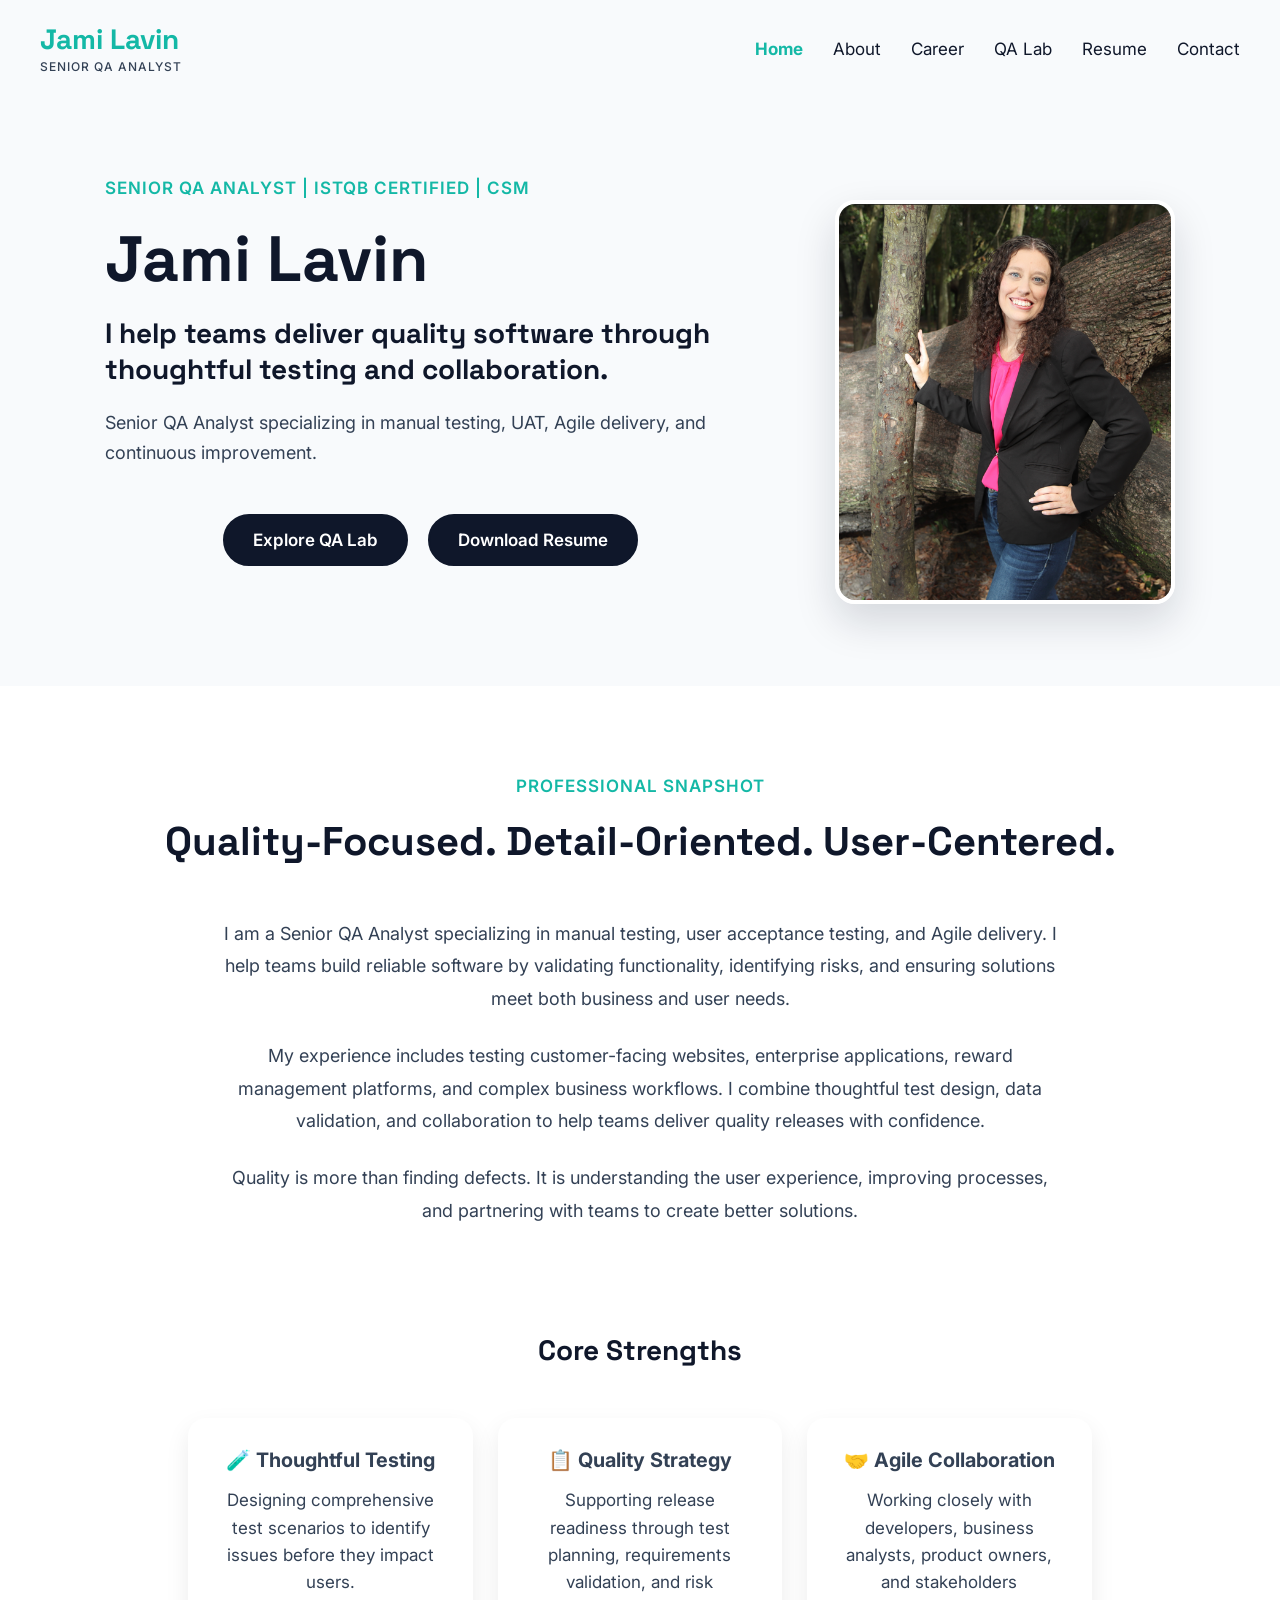
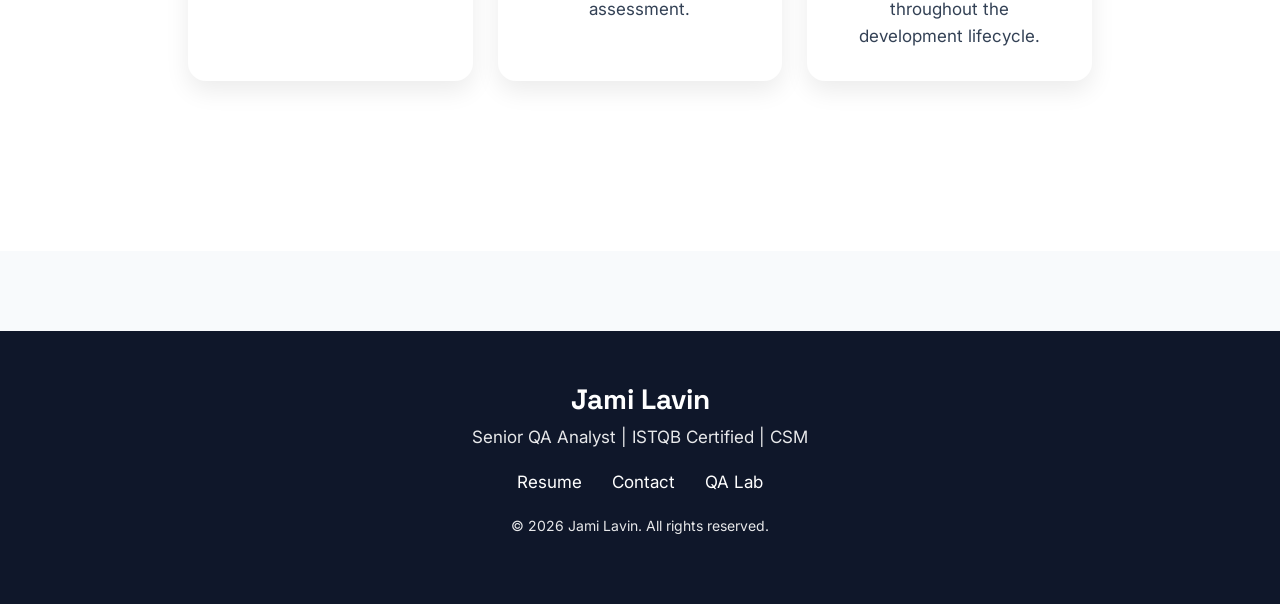
==== commit e9acd017: "Sync final portfolio updates" ====
--- a/index.html
+++ b/index.html
@@ -1,249 +1,179 @@
 <!DOCTYPE html>
 <html lang="en">
-<head>
-    <meta charset="UTF-8">
-    <meta name="viewport" content="width=device-width, initial-scale=1.0">
+ <head>
+  <meta charset="utf-8">
+  <meta content="width=device-width, initial-scale=1.0" name="viewport">
+  <title>
+   Jami Lavin | QA Portfolio
+  </title>
+  <link href="css/style.css" rel="stylesheet">
+  <link href="https://fonts.googleapis.com/css2?family=Inter:wght@400;500;600;700&family=Space+Grotesk:wght@500;600;700&display=swap" rel="stylesheet">
+ </head>
+ <body>
+  <header>
+   <nav class="navbar">
+    <div class="logo">
+     Jami Lavin
+     <span>
+      Senior QA Analyst
+     </span>
+    </div>
+    <ul class="nav-links">
+     <li>
+      <a class="active" href="index.html">
+       Home
+      </a>
+     </li>
+     <li>
+      <a href="about.html">
+       About
+      </a>
+     </li>
+     <li>
+      <a href="experience.html">
+       Career
+      </a>
+     </li>
+     <li>
+      <a href="qa-lab.html">
+       QA Lab
+      </a>
+     </li>
+     <li>
+      <a href="resume.html">
+       Resume
+      </a>
+     </li>
+     <li>
+      <a href="contact.html">
+       Contact
+      </a>
+     </li>
+    </ul>
+   </nav>
+  </header>
+  <section class="hero">
+   <div class="hero-content">
+    <p class="section-label">
+     SENIOR QA ANALYST | ISTQB CERTIFIED | CSM
+    </p>
+    <h1>
+     Jami Lavin
+    </h1>
+    <h2>
+     I help teams deliver quality software through thoughtful testing and collaboration.
+    </h2>
+    <p class="intro">
+     Senior QA Analyst specializing in manual testing, UAT, Agile delivery, and continuous improvement.
+    </p>
+    <div class="hero-buttons">
 
-    <title>Jami Lavin | QA Portfolio</title>
+    <a class="button" href="qa-lab.html">
+        Explore QA Lab
+    </a>
 
-    <link rel="stylesheet" href="css/style.css">
+        <a class="button"
+               href="resume/Jami-Lavin-Resume.pdf"
+               target="_blank"
+               rel="noopener">
+                Download Resume
+            </a>
 
-    <link href="https://fonts.googleapis.com/css2?family=Inter:wght@400;500;600;700&family=Space+Grotesk:wght@500;600;700&display=swap" rel="stylesheet">
-</head>
-
-<body>
-
-<header>
-
-<nav class="navbar">
-
-<div class="logo">
-Jami Lavin
-<span>Senior QA Analyst</span>
 </div>
 
-
-<ul class="nav-links">
-
-<li><a class="active" href="index.html">Home</a></li>
-
-<li><a href="about.html">About</a></li>
-
-<li><a href="experience.html">Career</a></li>
-
-<li><a href="qa-lab.html">QA Lab</a></li>
-
-<li><a href="resume.html">Resume</a></li>
-
-<li><a href="contact.html">Contact</a></li>
-
-</ul>
-
-</nav>
-
-</header>
+</div> <!-- closes hero-content -->
 
 
-
-
-
-
-
-<section class="hero">
-
-    <div class="hero-content">
-
-        <p class="section-label">
-            SENIOR QA ANALYST | ISTQB CERTIFIED | CSM
-        </p>
-
-        <h1>
-            Jami Lavin
-        </h1>
-
-        <h2>
-            I help teams deliver quality software through thoughtful testing and collaboration.
-        </h2>
-
-        <p class="intro">
-            Senior QA Analyst specializing in manual testing, UAT, Agile delivery, and continuous improvement.
-        </p>
-
-        <div class="hero-buttons">
-
-            <a href="qa-lab.html" class="button">
-                Explore QA Lab
-            </a>
-
-         <a href="resume/Jami-Lavin-Resume.pdf"
-   class="button"
-   target="_blank"
-   rel="noopener">
-    Download Resume
-</a>
-
-        </div>
-
-    </div>
-
-    <!-- ADD THIS ENTIRE SECTION -->
-    <div class="hero-image">
-        <img src="images/jami-headshot.png"
-             alt="Professional headshot of Jami Lavin">
-    </div>
-
-</section>
-
-
-
-<section class="snapshot">
-
-    <div class="section-title">
-
-        <p class="section-label">
-            PROFESSIONAL SNAPSHOT
-        </p>
-
-        <h2>
-            Quality-Focused. Detail-Oriented. User-Centered.
-        </h2>
-
-    </div>
-
-
-    <div class="snapshot-content">
-
-
-        <p>
-            I am a Senior QA Analyst specializing in manual testing,
+   <!-- ADD THIS ENTIRE SECTION -->
+   <div class="hero-image">
+    <img alt="Professional headshot of Jami Lavin" src="images/jami-headshot.png">
+   </div>
+  </section>
+  <section class="snapshot">
+   <div class="section-title">
+    <p class="section-label">
+     PROFESSIONAL SNAPSHOT
+    </p>
+    <h2>
+     Quality-Focused. Detail-Oriented. User-Centered.
+    </h2>
+   </div>
+   <div class="snapshot-content">
+    <p>
+     I am a Senior QA Analyst specializing in manual testing,
             user acceptance testing, and Agile delivery. I help teams
             build reliable software by validating functionality,
             identifying risks, and ensuring solutions meet both
             business and user needs.
-        </p>
-
-
-        <p>
-            My experience includes testing customer-facing websites,
+    </p>
+    <p>
+     My experience includes testing customer-facing websites,
             enterprise applications, reward management platforms,
             and complex business workflows. I combine thoughtful
             test design, data validation, and collaboration to help
             teams deliver quality releases with confidence.
-        </p>
-
-
-        <p>
-            Quality is more than finding defects. It is understanding
+    </p>
+    <p>
+     Quality is more than finding defects. It is understanding
             the user experience, improving processes, and partnering
             with teams to create better solutions.
-        </p>
-
-
+    </p>
+   </div>
+   <section class="highlights">
+    <h2>
+     Core Strengths
+    </h2>
+    <div class="highlight-grid">
+     <div class="highlight-card">
+      <h3>
+       🧪 Thoughtful Testing
+      </h3>
+      <p>
+       Designing comprehensive test scenarios to identify issues before they impact users.
+      </p>
+     </div>
+     <div class="highlight-card">
+      <h3>
+       📋 Quality Strategy
+      </h3>
+      <p>
+       Supporting release readiness through test planning, requirements validation, and risk assessment.
+      </p>
+     </div>
+     <div class="highlight-card">
+      <h3>
+       🤝 Agile Collaboration
+      </h3>
+      <p>
+       Working closely with developers, business analysts, product owners, and stakeholders throughout the development lifecycle.
+      </p>
+     </div>
     </div>
-
-
-
-<section class="highlights">
-
-
-<h2>
-Core Strengths
-</h2>
-
-
-
-<div class="highlight-grid">
-
-
-
-<div class="highlight-card">
-
-<h3>
-🧪 Thoughtful Testing
-</h3>
-
-<p>
-Designing comprehensive test scenarios to identify issues before they impact users.
-</p>
-
-</div>
-
-
-
-<div class="highlight-card">
-
-<h3>
-📋 Quality Strategy
-</h3>
-
-<p>
-Supporting release readiness through test planning, requirements validation, and risk assessment.
-</p>
-
-</div>
-
-
-
-<div class="highlight-card">
-
-<h3>
-🤝 Agile Collaboration
-</h3>
-
-<p>
-Working closely with developers, business analysts, product owners, and stakeholders throughout the development lifecycle.
-</p>
-
-</div>
-
-
-
-</div>
-
-
-</section>
-
-
-
-</section>
-
-</section>
-<footer class="footer">
-
-    <div class="footer-content">
-
-        <h3>
-            Jami Lavin
-        </h3>
-
-        <p>
-            Senior QA Analyst | ISTQB Certified | CSM
-        </p>
-
-        <div class="footer-links">
-
-            <a href="resume.html">
-                Resume
-            </a>
-
-            <a href="contact.html">
-                Contact
-            </a>
-
-            <a href="qa-lab.html">
-                QA Lab
-            </a>
-
-        </div>
-
-        <p class="footer-copy">
-            © 2026 Jami Lavin. All rights reserved.
-        </p>
-
+   </section>
+  </section>
+  <footer class="footer">
+   <div class="footer-content">
+    <h3>
+     Jami Lavin
+    </h3>
+    <p>
+     Senior QA Analyst | ISTQB Certified | CSM
+    </p>
+    <div class="footer-links">
+     <a href="resume.html">
+      Resume
+     </a>
+     <a href="contact.html">
+      Contact
+     </a>
+     <a href="qa-lab.html">
+      QA Lab
+     </a>
     </div>
-
-</footer>
-
-
-</body>
-</html>+    <p class="footer-copy">
+     &copy; 2026 Jami Lavin. All rights reserved.
+    </p>
+   </div>
+  </footer>
+ </body>
+</html>
--- a/css/style.css
+++ b/css/style.css
@@ -589,7 +589,7 @@
 
 .qa-card {
     background: white;
-    padding: 35px;
+    padding: 30px;
     border-radius: 18px;
     box-shadow: 0 10px 25px rgba(0,0,0,.05);
     transition: .3s;
@@ -617,7 +617,7 @@
 
 .project-card {
     background: white;
-    padding: 35px;
+    padding: 30px;
     border-radius: 18px;
     box-shadow: 0 10px 25px rgba(0,0,0,.05);
     border-top: 4px solid var(--accent);
@@ -669,8 +669,8 @@
 }
 
 .qa-process {
-    max-width: 850px;
-    margin: 40px auto;
+    max-width: 900px;
+    margin: 0 auto;
 }
 
 .process-step {
@@ -694,6 +694,58 @@
 
 .process-step p {
     line-height: 1.7;
+}
+
+/* QA Lab page layout */
+
+.qa-lab-page-container {
+    padding-top: 70px;
+    padding-bottom: 90px;
+}
+
+.qa-lab-hero {
+    text-align: center;
+}
+
+.qa-lab-section {
+    width: 100%;
+    margin-top: 50px;
+    padding: 0;
+}
+
+.qa-lab-section .section-title {
+    margin-bottom: 40px;
+}
+
+.qa-lab-page-container .project-grid {
+    width: 100%;
+    max-width: 1150px;
+    margin-left: auto;
+    margin-right: auto;
+}
+
+.qa-lab-page-container .qa-dashboard,
+.qa-lab-page-container .skills-grid {
+    width: 100%;
+    max-width: 1050px;
+    margin-left: auto;
+    margin-right: auto;
+}
+
+.qa-lab-page-container .skill-card {
+    padding: 28px 30px;
+}
+
+@media (min-width: 1000px) {
+
+    .qa-lab-page-container .project-grid {
+        grid-template-columns: repeat(3, 1fr);
+    }
+
+    .qa-lab-page-container .qa-dashboard,
+    .qa-lab-page-container .skills-grid {
+        grid-template-columns: repeat(2, 1fr);
+    }
 }
 
 /* =========================================================
@@ -1388,10 +1440,47 @@
     color: var(--accent);
 }
 
+.resume-page-container {
+    padding-top: 70px;
+    padding-bottom: 90px;
+}
+
+.resume-header {
+    text-align: center;
+}
+
+.resume-header .section-title {
+    margin-bottom: 20px;
+}
+
+.resume-summary-section,
 .resume-section {
-    padding: 60px 8%;
-    max-width: 900px;
-    margin: auto;
+    width: 100%;
+    max-width: 1100px;
+    margin: 70px auto 0;
+}
+
+.resume-summary-section h2,
+.resume-section > h2 {
+    text-align: center;
+    margin-bottom: 30px;
+}
+
+.resume-summary {
+    max-width: 850px;
+    margin: 0 auto;
+    padding: 30px 35px;
+    background: white;
+    border-left: 4px solid var(--accent);
+    border-radius: 12px;
+    box-shadow: 0 8px 22px rgba(0, 0, 0, 0.06);
+    font-size: 18px;
+    line-height: 1.8;
+    text-align: left;
+}
+
+.resume-skills-grid {
+    grid-template-columns: repeat(2, 1fr);
 }
 
 .resume-section p,
@@ -1400,15 +1489,23 @@
     line-height: 1.7;
 }
 
-.resume-section li {
-    margin-bottom: 12px;
-}
-
-.resume-summary {
+.resume-highlights {
     max-width: 900px;
-    margin: 0 auto;
-    line-height: 1.7;
-    text-align: center;
+}
+
+.resume-highlights ul {
+    background: white;
+    padding: 35px 45px 35px 65px;
+    border-radius: 16px;
+    box-shadow: 0 10px 25px rgba(0, 0, 0, 0.06);
+}
+
+.resume-highlights li {
+    margin-bottom: 14px;
+}
+
+.resume-highlights li:last-child {
+    margin-bottom: 0;
 }
 
 /* =========================================================
@@ -1505,6 +1602,43 @@
     .about-image img {
         max-width: 280px;
     }
+/*qa lab*/
+    .qa-lab-page-container {
+    padding-top: 50px;
+    padding-bottom: 60px;
+}
+
+.qa-lab-section {
+    margin-top: 50px;
+}
+
+.qa-lab-page-container .project-grid,
+.qa-lab-page-container .qa-dashboard,
+.qa-lab-page-container .skills-grid {
+    grid-template-columns: 1fr;
+}
+/*resume*/
+    .resume-page-container {
+        padding-top: 50px;
+        padding-bottom: 60px;
+    }
+
+    .resume-summary-section,
+    .resume-section {
+        margin-top: 50px;
+    }
+
+    .resume-summary {
+        padding: 25px;
+    }
+
+    .resume-skills-grid {
+        grid-template-columns: 1fr;
+    }
+
+    .resume-highlights ul {
+        padding: 28px 28px 28px 48px;
+    }
 }
 
 @media (min-width: 1000px) {
@@ -1537,3 +1671,232 @@
         padding-right: 0;
     }
 }
+
+
+
+
+/* =========================================================
+   Unified Page Layout System
+   Keeps every interior page aligned to the same desktop width
+   while preserving readable component widths and mobile flow.
+========================================================= */
+
+:root {
+    --content-width: 1200px;
+    --content-gutter: 40px;
+    --section-space: 80px;
+}
+
+.page-container {
+    width: min(var(--content-width), calc(100% - (var(--content-gutter) * 2)));
+    margin: 0 auto;
+}
+
+.page-container > section {
+    width: 100%;
+}
+
+/* About */
+.about-page-container > .about {
+    padding: var(--section-space) 0;
+}
+
+.about-page-container > .about-intro {
+    padding-bottom: 35px;
+}
+
+.about-page-container > .quality-approach {
+    padding-top: 35px;
+}
+
+.about-page-container .about-content {
+    width: 100%;
+    max-width: none;
+}
+
+/* Career */
+.career-page-container > .experience-page {
+    width: 100%;
+    padding: var(--section-space) 0;
+}
+
+.career-page-container > .leadership-section {
+    padding-top: 35px;
+}
+
+.career-page-container .experience-card,
+.career-page-container .career-cards,
+.career-page-container .leadership-section {
+    width: 100%;
+    max-width: none;
+}
+
+.career-page-container .section-title > p:not(.section-label) {
+    max-width: 900px;
+    margin-left: auto;
+    margin-right: auto;
+    line-height: 1.8;
+}
+
+.career-page-container .volunteer-role,
+.career-page-container .leadership-section > h3,
+.career-page-container .leadership-section > p {
+    max-width: 950px;
+    margin-left: auto;
+    margin-right: auto;
+    text-align: left;
+}
+
+/* QA Lab */
+.qa-lab-page-container > section {
+    padding-left: 0;
+    padding-right: 0;
+}
+
+.qa-lab-page-container > .qa-lab-hero,
+.qa-lab-page-container > .qa-approach,
+.qa-lab-page-container > .projects,
+.qa-lab-page-container > .qa-artifacts,
+.qa-lab-page-container > .skills {
+    padding-top: var(--section-space);
+    padding-bottom: var(--section-space);
+}
+
+/* Resume */
+.resume-page-container > .resume {
+    padding: var(--section-space) 0 35px;
+}
+
+.resume-page-container .resume-section {
+    width: 100%;
+    max-width: 1000px;
+    padding: 45px 0;
+    margin: 0 auto;
+}
+
+.resume-page-container .resume-summary {
+    max-width: 850px;
+}
+
+/* Contact */
+.contact-page-container > .contact {
+    padding: var(--section-space) 0;
+}
+
+/* Case studies */
+.case-study-page-container > .case-study {
+    padding: var(--section-space) 0 35px;
+}
+
+.case-study-page-container .case-section {
+    width: 100%;
+    max-width: none;
+    margin: 45px auto;
+    padding: 20px 0;
+}
+
+.case-study-page-container .case-section > p,
+.case-study-page-container .case-section > ul {
+    max-width: 950px;
+}
+
+.case-study-page-container .case-section > p,
+.case-study-page-container .case-section > ul,
+.case-study-page-container .case-section > h2 {
+    margin-left: auto;
+    margin-right: auto;
+}
+
+.case-study-page-container .case-section > h2 {
+    max-width: 950px;
+}
+
+.case-study-page-container .case-grid {
+    width: 100%;
+}
+
+.case-study-page-container > .hero-buttons {
+    margin-top: 10px;
+}
+
+/* Test cases and defects */
+.test-page-container > .artifact-hero,
+.defect-page-container > .artifact-hero {
+    padding: var(--section-space) 0 35px;
+}
+
+.test-page-container > .test-cases {
+    padding: 25px 0 45px;
+}
+
+.test-page-container > .case-section {
+    width: 100%;
+    max-width: 1000px;
+    padding-left: 0;
+    padding-right: 0;
+}
+
+.defect-page-container > .defect-overview {
+    width: 100%;
+    max-width: 1000px;
+}
+
+.defect-page-container > .defect-work-item,
+.test-page-container .test-work-item {
+    width: 100%;
+    max-width: 1000px;
+}
+
+/* Artifact pages that use the general page container */
+.page-container > .artifact-hero {
+    width: 100%;
+}
+
+/* Consistent navigation width on large screens */
+.navbar {
+    width: min(1400px, calc(100% - 80px));
+    margin: 0 auto;
+    padding-left: 0;
+    padding-right: 0;
+}
+
+@media (max-width: 768px) {
+    :root {
+        --content-gutter: 20px;
+        --section-space: 60px;
+    }
+
+    h1 {
+        font-size: 42px;
+        line-height: 1.1;
+    }
+
+    h2 {
+        font-size: 26px;
+    }
+
+    .navbar {
+        width: calc(100% - 40px);
+    }
+
+    .page-container {
+        width: calc(100% - 40px);
+    }
+
+    .about-page-container > .about-intro,
+    .about-page-container > .quality-approach,
+    .career-page-container > .leadership-section {
+        padding-top: 30px;
+        padding-bottom: 50px;
+    }
+
+    .case-study-page-container .case-section {
+        margin: 25px auto;
+        padding: 15px 0;
+    }
+
+    .case-study-page-container .case-grid,
+    .career-page-container .career-cards .skills-grid {
+        grid-template-columns: 1fr;
+    }
+}
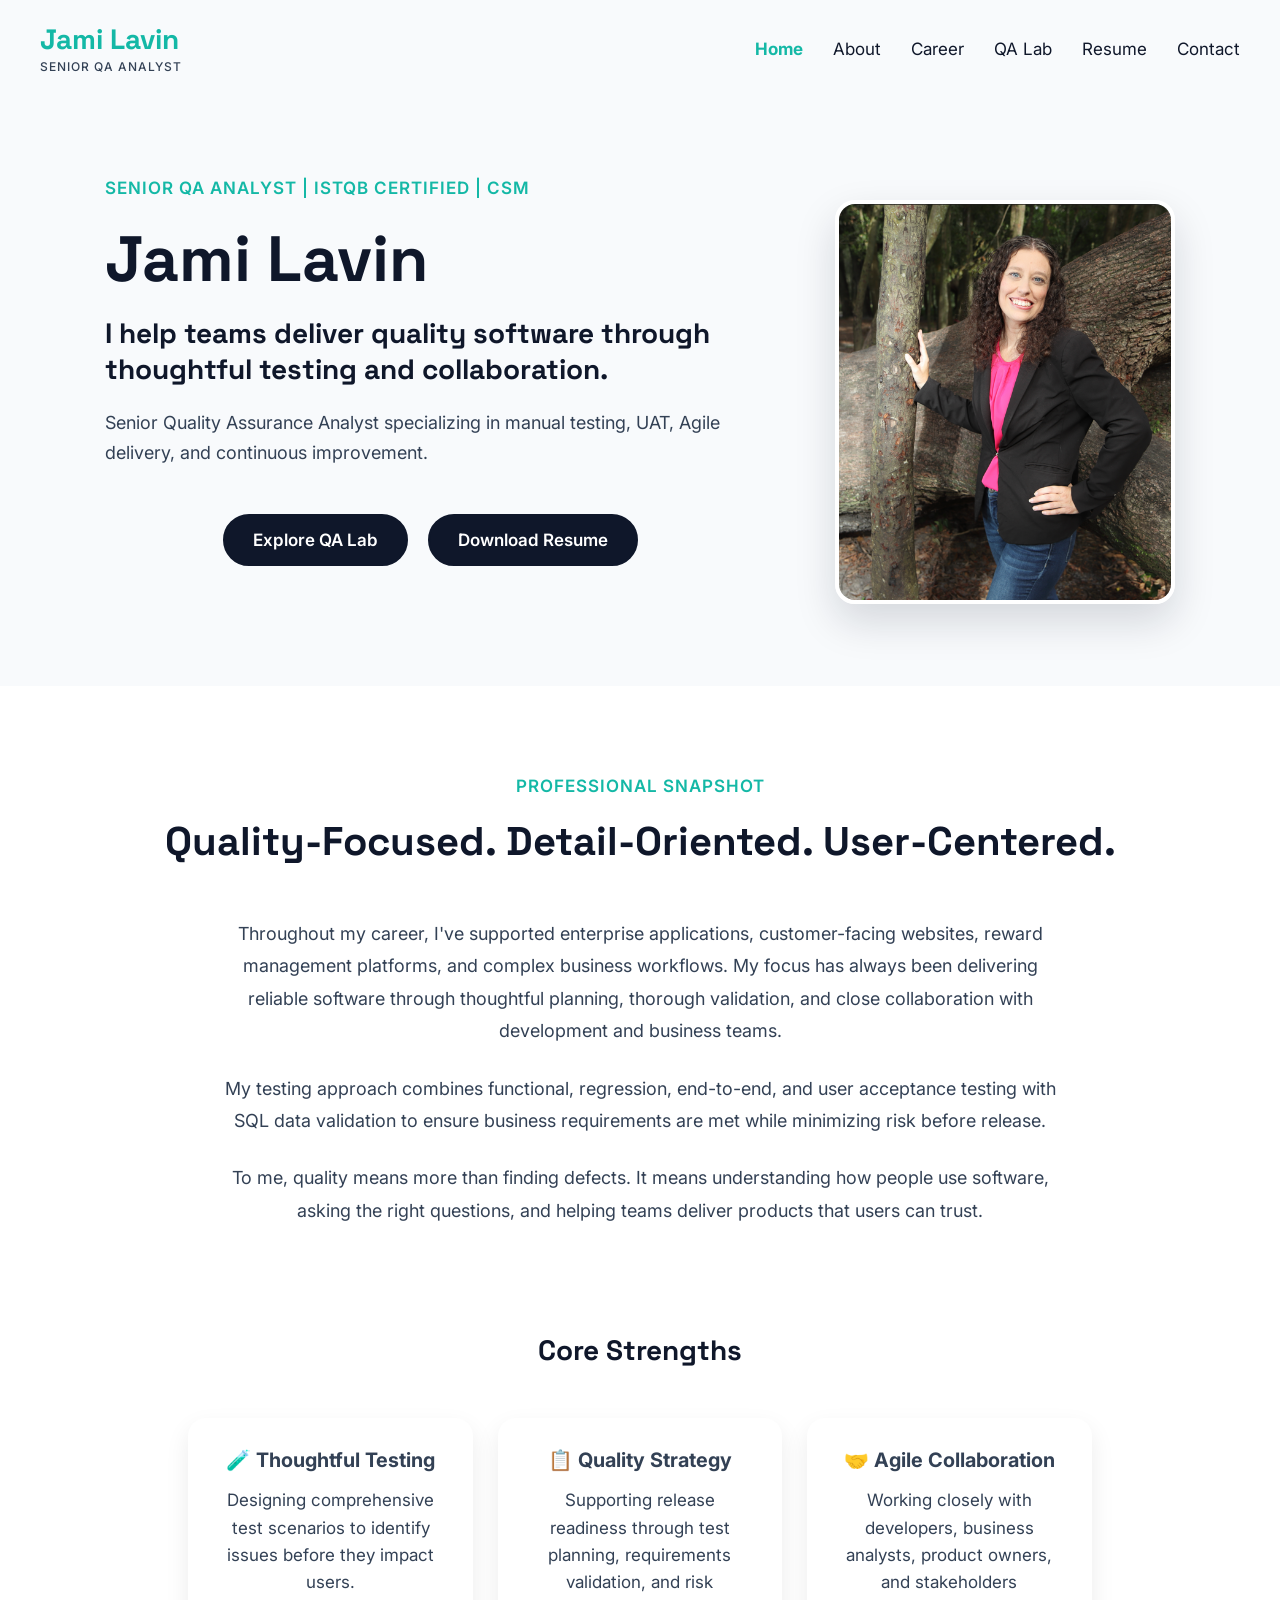
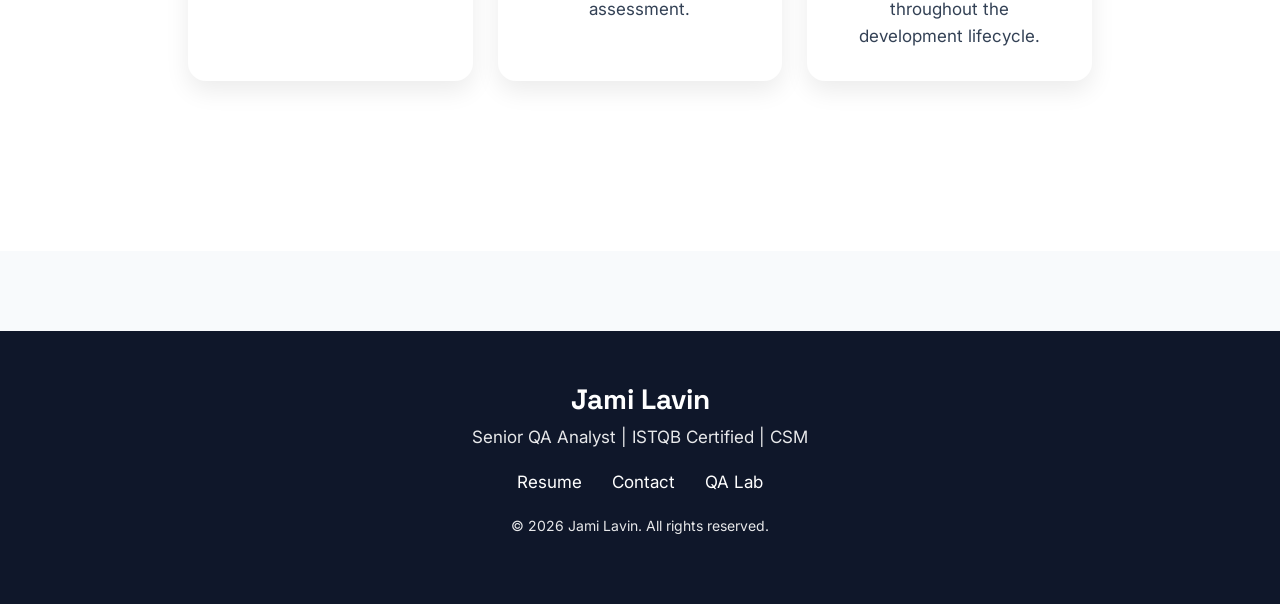
==== commit c0898e8c: "Finalize portfolio updates" ====
--- a/index.html
+++ b/index.html
@@ -64,7 +64,7 @@
      I help teams deliver quality software through thoughtful testing and collaboration.
     </h2>
     <p class="intro">
-     Senior QA Analyst specializing in manual testing, UAT, Agile delivery, and continuous improvement.
+     Senior Quality Assurance Analyst specializing in manual testing, UAT, Agile delivery, and continuous improvement.
     </p>
     <div class="hero-buttons">
 
@@ -99,25 +99,24 @@
     </h2>
    </div>
    <div class="snapshot-content">
-    <p>
-     I am a Senior QA Analyst specializing in manual testing,
-            user acceptance testing, and Agile delivery. I help teams
-            build reliable software by validating functionality,
-            identifying risks, and ensuring solutions meet both
-            business and user needs.
-    </p>
-    <p>
-     My experience includes testing customer-facing websites,
-            enterprise applications, reward management platforms,
-            and complex business workflows. I combine thoughtful
-            test design, data validation, and collaboration to help
-            teams deliver quality releases with confidence.
-    </p>
-    <p>
-     Quality is more than finding defects. It is understanding
-            the user experience, improving processes, and partnering
-            with teams to create better solutions.
-    </p>
+ <p>
+    Throughout my career, I've supported enterprise applications,
+    customer-facing websites, reward management platforms, and complex
+    business workflows. My focus has always been delivering reliable
+    software through thoughtful planning, thorough validation, and close
+    collaboration with development and business teams.
+</p>
+  
+ <p>
+    My testing approach combines functional, regression, end-to-end,
+    and user acceptance testing with SQL data validation to ensure
+    business requirements are met while minimizing risk before release.
+</p>
+  <p>
+    To me, quality means more than finding defects. It means understanding
+    how people use software, asking the right questions, and helping teams
+    deliver products that users can trust.
+</p>
    </div>
    <section class="highlights">
     <h2>
--- a/css/style.css
+++ b/css/style.css
@@ -157,6 +157,23 @@
     margin-top: 40px;
 }
 
+.experience-summary {
+    margin-top: 45px;
+}
+
+.experience-summary h2 {
+    margin-bottom: 25px;
+}
+
+.career-highlight-content h3 {
+    margin-bottom: 8px;
+}
+
+.career-highlight-content p {
+    margin-bottom: 18px;
+    line-height: 1.7;
+}
+
 .volunteer-spacer {
     height: 40px;
 }
@@ -199,6 +216,45 @@
 
 .career-page-container .leadership-section {
     padding: 40px 0 80px;
+}
+
+.recommendation-section blockquote {
+    font-size: 22px;
+    line-height: 1.8;
+    font-style: italic;
+    color: var(--primary);
+    border-left: 4px solid var(--accent);
+    padding-left: 25px;
+    margin-bottom: 30px;
+}
+
+.recommendation-author {
+    margin-top: 20px;
+    color: var(--text);
+    line-height: 1.7;
+}
+
+/* Recommendation */
+
+.recommendation-section blockquote {
+    font-size: 22px;
+    line-height: 1.8;
+    font-style: italic;
+    color: var(--primary);
+    border-left: 4px solid var(--accent);
+    padding-left: 25px;
+    margin-bottom: 30px;
+}
+
+.recommendation-author {
+    margin-top: 20px;
+    color: var(--text);
+    line-height: 1.7;
+}
+
+.recommendation-section .hero-buttons {
+    justify-content: flex-start;
+    margin-top: 30px;
 }
 
 /* =========================================================
@@ -742,11 +798,15 @@
         grid-template-columns: repeat(3, 1fr);
     }
 
-    .qa-lab-page-container .qa-dashboard,
-    .qa-lab-page-container .skills-grid {
-        grid-template-columns: repeat(2, 1fr);
-    }
-}
+.qa-lab-page-container .qa-dashboard {
+    grid-template-columns: repeat(3, 1fr);
+}
+
+.qa-lab-page-container .skills-grid {
+    grid-template-columns: repeat(2, 1fr);
+}
+    }
+
 
 /* =========================================================
    Footer
